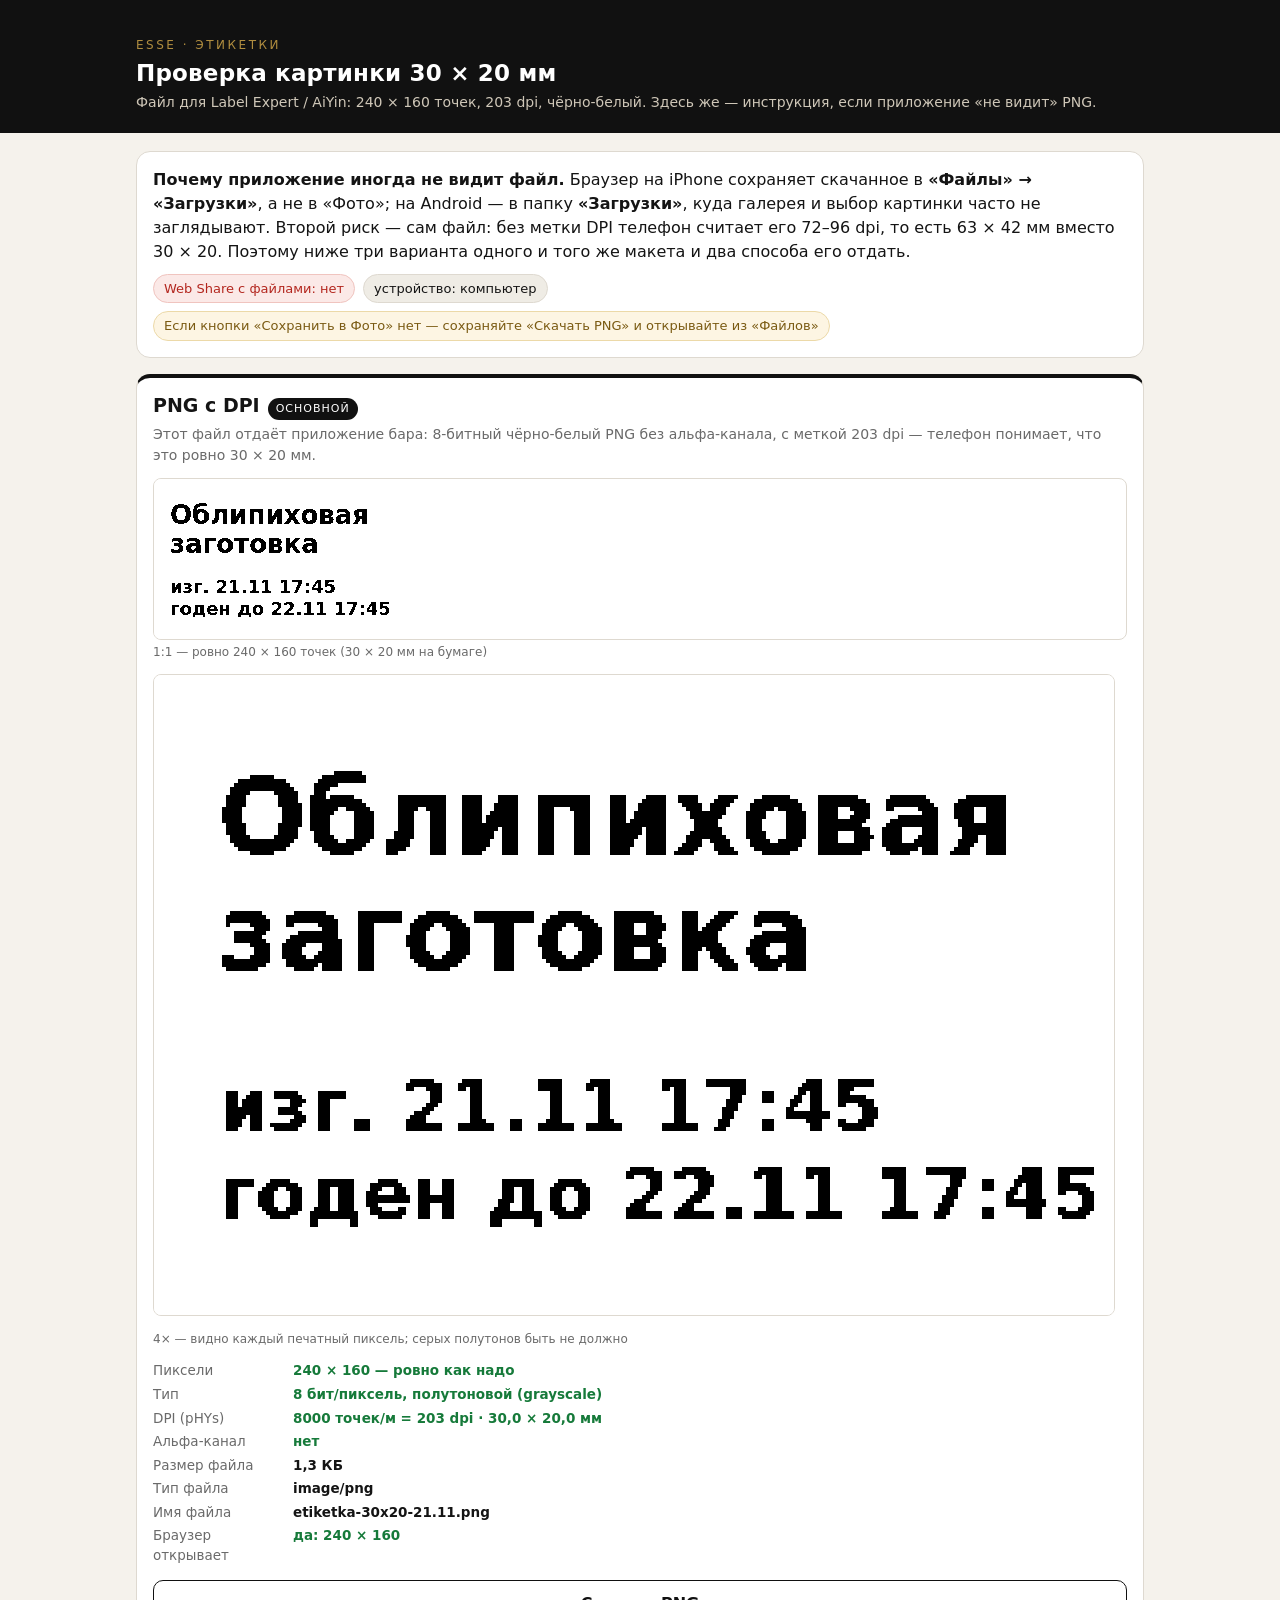
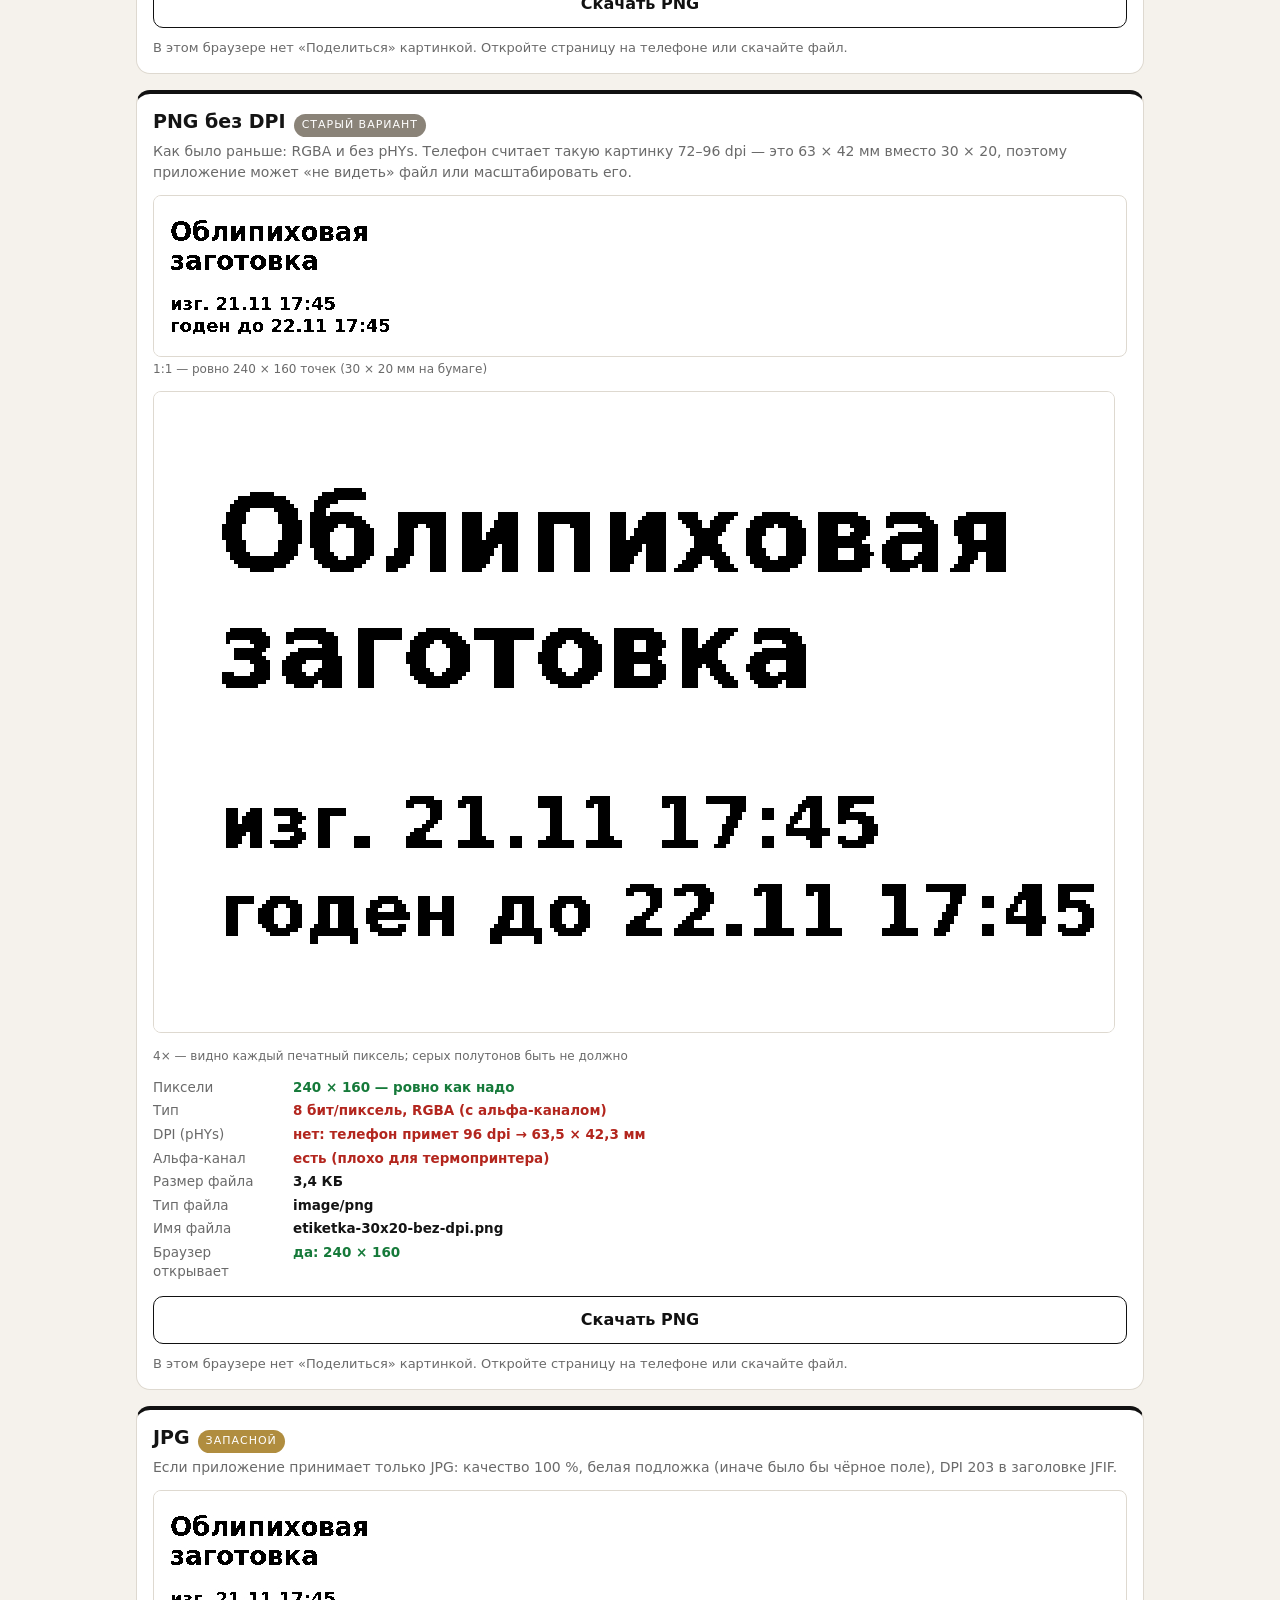
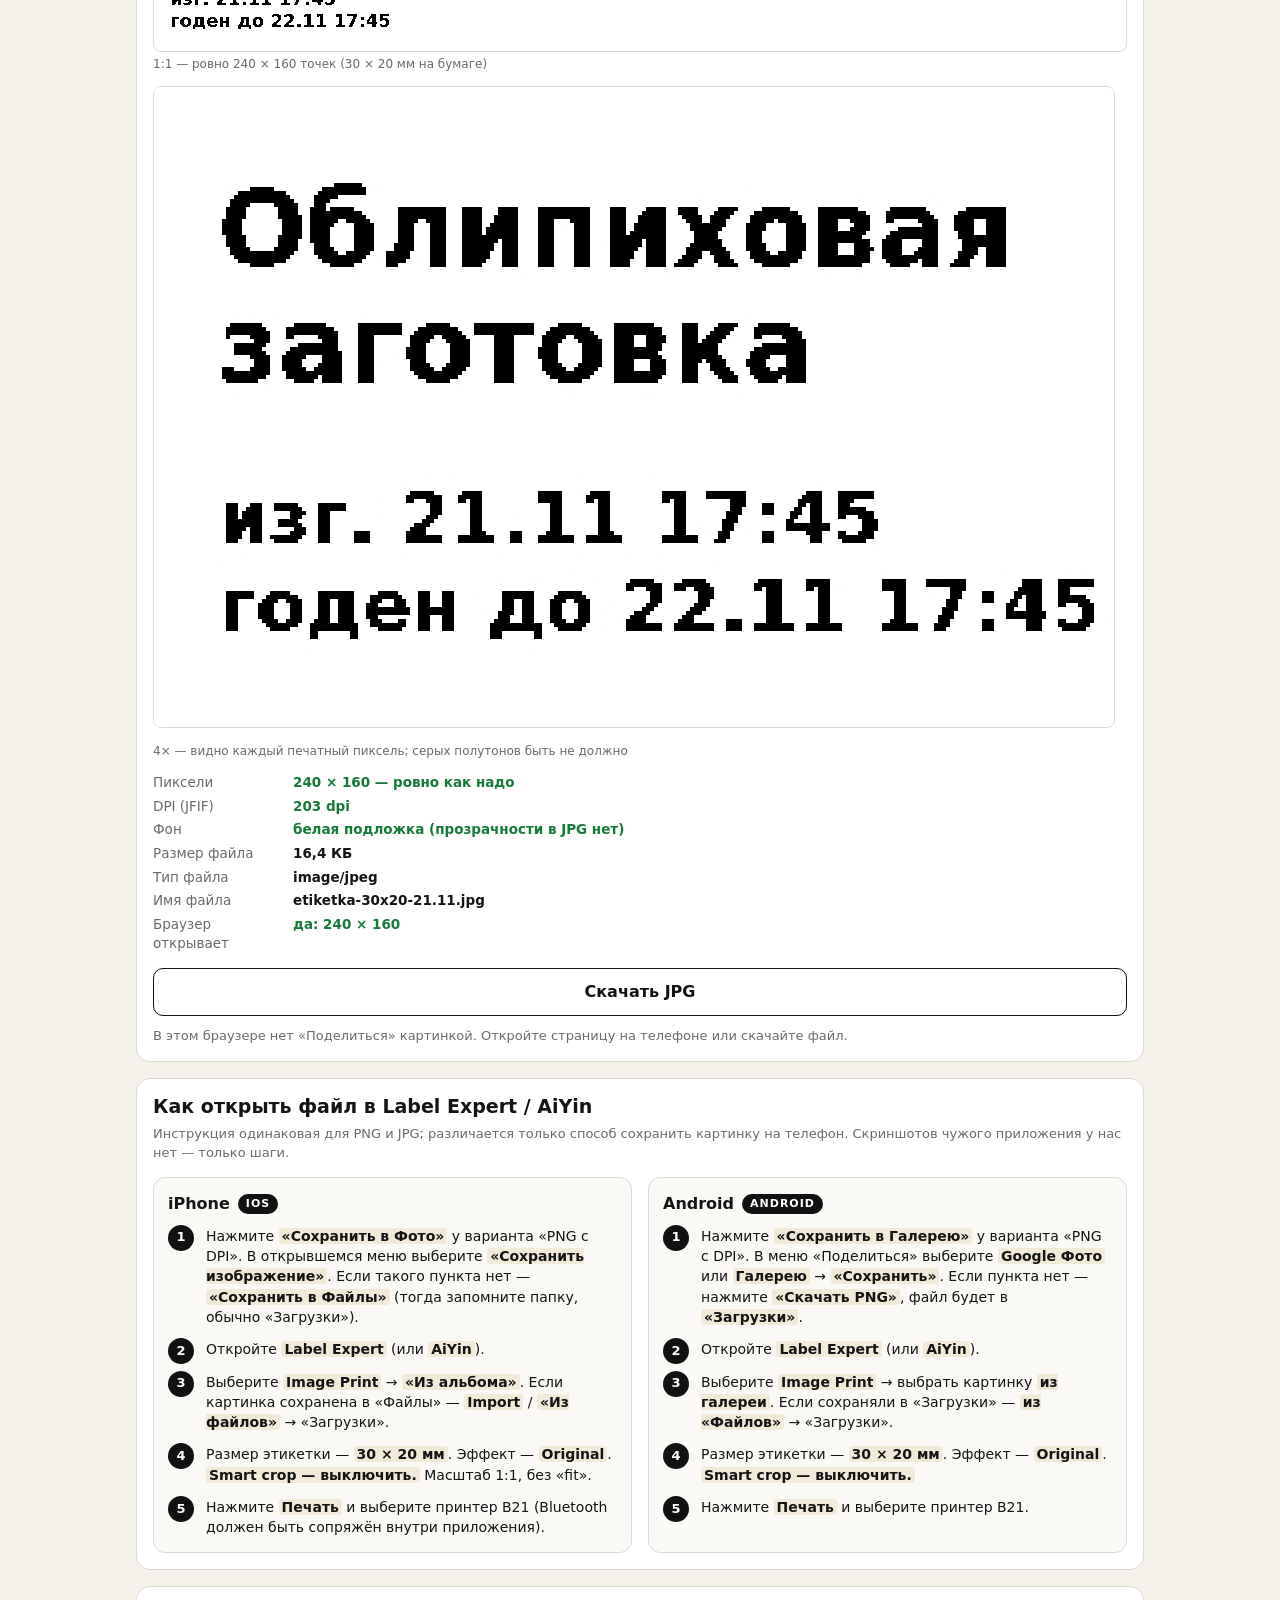
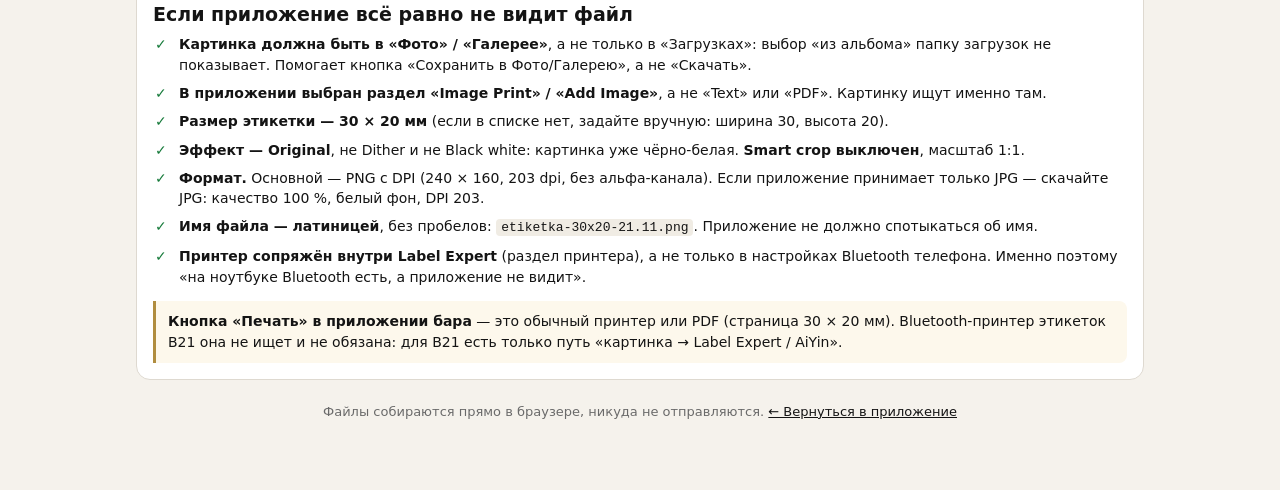
==== docs/labels/test.html @ 8bdd1adb "docs(этикетка): тестовая страница, чек-лист «если приложение не видит файл», отчёт и скриншоты" ====
<!doctype html>
<html lang="ru">
<head>
<meta charset="utf-8">
<meta name="viewport" content="width=device-width, initial-scale=1">
<title>Проверка картинки этикетки 30 × 20 — ESSE</title>
<style>
  :root {
    color-scheme: light;
    --ink: #141414;
    --muted: #6a6a6a;
    --line: #ded9d0;
    --bg: #f5f2ec;
    --card: #ffffff;
    --ok: #167a3a;
    --bad: #b3261e;
    --gold: #b08d3f;
  }
  * { box-sizing: border-box; }
  html, body { margin: 0; padding: 0; }
  body {
    background: var(--bg);
    color: var(--ink);
    font: 16px/1.5 system-ui, -apple-system, "Segoe UI", Roboto, Arial, sans-serif;
    -webkit-text-size-adjust: 100%;
  }
  .top { background: #111; color: #fff; padding: 18px 16px 20px; }
  .top .wrap { padding-bottom: 0; }
  .top h1 { margin: 6px 0 4px; font-size: 23px; line-height: 1.2; letter-spacing: .2px; }
  .top p { margin: 0; color: #cfc7b8; font-size: 14px; }
  .top .mark { font-size: 12px; letter-spacing: 2.5px; color: var(--gold); text-transform: uppercase; }
  .wrap { max-width: 1040px; margin: 0 auto; padding: 18px 16px 70px; }
  .card {
    background: var(--card); border: 1px solid var(--line); border-radius: 14px;
    padding: 16px; margin-top: 16px;
  }
  h2 { font-size: 19px; margin: 0 0 6px; line-height: 1.25; }
  h3 { font-size: 16px; margin: 0 0 8px; }
  p { margin: 0 0 10px; }
  p:last-child { margin-bottom: 0; }
  .muted { color: var(--muted); }
  .small { font-size: 13px; line-height: 1.45; }
  .intro { margin-top: 0; }
  .statusline { display: flex; flex-wrap: wrap; gap: 8px; margin-top: 10px; }
  .pill {
    display: inline-block; padding: 4px 10px; border-radius: 999px;
    background: #efece5; font-size: 13px; border: 1px solid var(--line);
  }
  .pill.ok { background: #e7f4eb; border-color: #b9dfc6; color: var(--ok); }
  .pill.bad { background: #fbe9e7; border-color: #f0c4bf; color: var(--bad); }
  .pill.warn { background: #fdf5e3; border-color: #ecd9a8; color: #7a5a12; }

  .variant { border-top: 4px solid #111; }
  .variant-head { display: flex; flex-wrap: wrap; align-items: baseline; gap: 8px; margin-bottom: 2px; }
  .variant-head h2 { margin: 0; }
  .badge { font-size: 11px; text-transform: uppercase; letter-spacing: 1px; padding: 3px 8px; border-radius: 999px; background: #111; color: #fff; }
  .badge.old { background: #8a8378; }
  .badge.alt { background: var(--gold); }
  .variant .what { font-size: 14px; color: var(--muted); margin: 4px 0 12px; }

  .previews { display: grid; grid-template-columns: 1fr; gap: 14px; align-items: start; }
  .frame { background: #fff; border: 1px solid var(--line); border-radius: 8px; line-height: 0; overflow: hidden; }
  .frame img { display: block; image-rendering: pixelated; }
  .preview-1x { width: 240px; height: 160px; max-width: 100%; }
  .zoom-scroll { overflow-x: auto; -webkit-overflow-scrolling: touch; padding-bottom: 4px; }
  .zoom-scroll .frame { display: inline-block; }
  .preview-4x { width: 960px; height: 640px; }
  .caption { font-size: 12px; color: var(--muted); margin: 4px 0 0; line-height: 1.35; }
  .preview-col { min-width: 0; }

  .meta { margin: 14px 0 0; display: grid; gap: 4px; }
  .meta-row { display: grid; grid-template-columns: 132px minmax(0, 1fr); gap: 8px; font-size: 13.5px; line-height: 1.45; }
  .meta-row dt { color: var(--muted); margin: 0; }
  .meta-row dd { margin: 0; font-weight: 600; overflow-wrap: anywhere; }
  .meta-row dd.ok { color: var(--ok); }
  .meta-row dd.bad { color: var(--bad); }

  .actions { display: grid; grid-template-columns: 1fr 1fr; gap: 10px; margin-top: 14px; }
  .actions .wide { grid-column: 1 / -1; }
  @media (max-width: 420px) { .actions { grid-template-columns: 1fr; } .actions .wide { grid-column: auto; } }
  button {
    font: inherit; font-weight: 600; min-height: 48px; padding: 10px 14px;
    border-radius: 10px; border: 1px solid #111; cursor: pointer; touch-action: manipulation;
  }
  button.primary { background: #111; color: #fff; }
  button.secondary { background: #fff; color: #111; }
  button:active { transform: translateY(1px); }
  .no-share { grid-column: 1 / -1; font-size: 13px; color: var(--muted); margin: 0; }

  .steps { display: grid; grid-template-columns: 1fr 1fr; gap: 16px; margin-top: 14px; }
  @media (max-width: 760px) { .steps { grid-template-columns: 1fr; } }
  .phone { background: #fbf9f5; border: 1px solid var(--line); border-radius: 12px; padding: 14px; }
  .phone h3 { display: flex; align-items: center; gap: 8px; margin-bottom: 10px; }
  .os { font-size: 11px; letter-spacing: 1px; text-transform: uppercase; background: #111; color: #fff; border-radius: 999px; padding: 2px 8px; }
  ol.step { list-style: none; margin: 0; padding: 0; counter-reset: step; }
  ol.step li { position: relative; padding: 0 0 12px 38px; counter-increment: step; font-size: 14px; line-height: 1.45; }
  ol.step li::before {
    content: counter(step); position: absolute; left: 0; top: -1px;
    width: 26px; height: 26px; border-radius: 50%; background: #111; color: #fff;
    font-size: 13px; font-weight: 700; display: flex; align-items: center; justify-content: center;
  }
  ol.step li:last-child { padding-bottom: 0; }
  ol.step b { background: #f1ead8; padding: 0 3px; border-radius: 3px; }

  .checklist { display: grid; gap: 8px; margin: 8px 0 0; padding: 0; list-style: none; }
  .checklist li { position: relative; padding-left: 26px; font-size: 14px; line-height: 1.45; }
  .checklist li::before { content: "✓"; position: absolute; left: 2px; top: 0; color: var(--ok); font-weight: 700; }
  .warnbox { border-left: 3px solid var(--gold); background: #fdf8ec; padding: 10px 12px; border-radius: 0 8px 8px 0; font-size: 14px; }
  .warnbox.bad { border-color: var(--bad); background: #fdf0ee; }
  .foot { text-align: center; margin-top: 22px; font-size: 13px; color: var(--muted); }
  .foot a { color: var(--ink); }
  .toast {
    position: fixed; left: 50%; bottom: 24px; transform: translate(-50%, 20px);
    background: #111; color: #fff; padding: 10px 16px; border-radius: 10px;
    font-size: 14px; max-width: calc(100% - 32px); opacity: 0; transition: .2s; z-index: 40;
  }
  .toast.show { opacity: 1; transform: translate(-50%, 0); }
  .toast.bad { background: var(--bad); }
  code { font-size: 13px; background: #f0ece4; padding: 1px 5px; border-radius: 4px; }
</style>
</head>
<body>
<header class="top">
  <div class="wrap">
    <div class="mark">ESSE · этикетки</div>
    <h1>Проверка картинки 30 × 20 мм</h1>
    <p>Файл для Label Expert / AiYin: 240 × 160 точек, 203 dpi, чёрно-белый. Здесь же — инструкция, если приложение «не видит» PNG.</p>
  </div>
</header>

<main class="wrap">
  <section class="card intro">
    <p><b>Почему приложение иногда не видит файл.</b> Браузер на iPhone сохраняет скачанное в <b>«Файлы» → «Загрузки»</b>, а не в «Фото»; на Android — в папку <b>«Загрузки»</b>, куда галерея и выбор картинки часто не заглядывают. Второй риск — сам файл: без метки DPI телефон считает его 72–96 dpi, то есть 63 × 42 мм вместо 30 × 20. Поэтому ниже три варианта одного и того же макета и два способа его отдать.</p>
    <div class="statusline" id="caps" aria-live="polite"></div>
  </section>

  <div id="variants"></div>

  <section class="card">
    <h2>Как открыть файл в Label Expert / AiYin</h2>
    <p class="small muted">Инструкция одинаковая для PNG и JPG; различается только способ сохранить картинку на телефон. Скриншотов чужого приложения у нас нет — только шаги.</p>
    <div class="steps">
      <div class="phone">
        <h3>iPhone <span class="os">iOS</span></h3>
        <ol class="step">
          <li>Нажмите <b>«Сохранить в Фото»</b> у варианта «PNG с DPI». В открывшемся меню выберите <b>«Сохранить изображение»</b>. Если такого пункта нет — <b>«Сохранить в Файлы»</b> (тогда запомните папку, обычно «Загрузки»).</li>
          <li>Откройте <b>Label Expert</b> (или <b>AiYin</b>).</li>
          <li>Выберите <b>Image Print</b> → <b>«Из альбома»</b>. Если картинка сохранена в «Файлы» — <b>Import</b> / <b>«Из файлов»</b> → «Загрузки».</li>
          <li>Размер этикетки — <b>30 × 20 мм</b>. Эффект — <b>Original</b>. <b>Smart crop — выключить.</b> Масштаб 1:1, без «fit».</li>
          <li>Нажмите <b>Печать</b> и выберите принтер B21 (Bluetooth должен быть сопряжён внутри приложения).</li>
        </ol>
      </div>
      <div class="phone">
        <h3>Android <span class="os">Android</span></h3>
        <ol class="step">
          <li>Нажмите <b>«Сохранить в Галерею»</b> у варианта «PNG с DPI». В меню «Поделиться» выберите <b>Google Фото</b> или <b>Галерею</b> → <b>«Сохранить»</b>. Если пункта нет — нажмите <b>«Скачать PNG»</b>, файл будет в <b>«Загрузки»</b>.</li>
          <li>Откройте <b>Label Expert</b> (или <b>AiYin</b>).</li>
          <li>Выберите <b>Image Print</b> → выбрать картинку <b>из галереи</b>. Если сохраняли в «Загрузки» — <b>из «Файлов»</b> → «Загрузки».</li>
          <li>Размер этикетки — <b>30 × 20 мм</b>. Эффект — <b>Original</b>. <b>Smart crop — выключить.</b></li>
          <li>Нажмите <b>Печать</b> и выберите принтер B21.</li>
        </ol>
      </div>
    </div>
  </section>

  <section class="card">
    <h2>Если приложение всё равно не видит файл</h2>
    <ul class="checklist">
      <li><b>Картинка должна быть в «Фото» / «Галерее»</b>, а не только в «Загрузках»: выбор «из альбома» папку загрузок не показывает. Помогает кнопка «Сохранить в Фото/Галерею», а не «Скачать».</li>
      <li><b>В приложении выбран раздел «Image Print» / «Add Image»</b>, а не «Text» или «PDF». Картинку ищут именно там.</li>
      <li><b>Размер этикетки — 30 × 20 мм</b> (если в списке нет, задайте вручную: ширина 30, высота 20).</li>
      <li><b>Эффект — Original</b>, не Dither и не Black white: картинка уже чёрно-белая. <b>Smart crop выключен</b>, масштаб 1:1.</li>
      <li><b>Формат.</b> Основной — PNG с DPI (240 × 160, 203 dpi, без альфа-канала). Если приложение принимает только JPG — скачайте JPG: качество 100 %, белый фон, DPI 203.</li>
      <li><b>Имя файла — латиницей</b>, без пробелов: <code>etiketka-30x20-21.11.png</code>. Приложение не должно спотыкаться об имя.</li>
      <li><b>Принтер сопряжён внутри Label Expert</b> (раздел принтера), а не только в настройках Bluetooth телефона. Именно поэтому «на ноутбуке Bluetooth есть, а приложение не видит».</li>
    </ul>
    <div class="warnbox" style="margin-top:14px">
      <b>Кнопка «Печать» в приложении бара</b> — это обычный принтер или PDF (страница 30 × 20 мм). Bluetooth-принтер этикеток B21 она не ищет и не обязана: для B21 есть только путь «картинка → Label Expert / AiYin».
    </div>
  </section>

  <p class="foot">Файлы собираются прямо в браузере, никуда не отправляются. <a href="../../">← Вернуться в приложение</a></p>
</main>

<script type="module">
import { buildLabel, labelPngBlob, labelJpegBlob } from '../../js/label.js';

const SAMPLE = {
  name: 'Облипиховая заготовка',
  madeAt: new Date(2026, 10, 21, 17, 45), // 21.11.2026 17:45 — эталон из документации
  hours: 24,
};

const info = buildLabel(SAMPLE);
const canvas = info.canvas;

const u16 = (b, o) => (b[o] << 8) | b[o + 1];
const u32 = (b, o) => ((b[o] << 24) | (b[o + 1] << 16) | (b[o + 2] << 8) | b[o + 3]) >>> 0;
const typeAt = (b, o) => String.fromCharCode(b[o], b[o + 1], b[o + 2], b[o + 3]);

/** Разбирает PNG: размеры, тип цвета, pHYs. */
function pngMeta(bytes) {
  const out = {};
  let off = 8;
  while (off + 12 <= bytes.length) {
    const len = u32(bytes, off);
    const type = typeAt(bytes, off + 4);
    if (type === 'IHDR') {
      out.width = u32(bytes, off + 8);
      out.height = u32(bytes, off + 12);
      out.depth = bytes[off + 16];
      out.colorType = bytes[off + 17];
    }
    if (type === 'pHYs') {
      const ppm = u32(bytes, off + 8);
      out.ppm = ppm;
      out.dpi = Math.round(ppm * 0.0254);
      if (out.width) {
        out.mmW = out.width / ppm * 1000;
        out.mmH = out.height / ppm * 1000;
      }
    }
    if (type === 'IDAT') break;
    off += 12 + len;
  }
  return out;
}

/** Разбирает JPG: размеры из SOF и плотность из JFIF. */
function jpegMeta(bytes) {
  const out = {};
  let off = 2;
  while (off + 4 < bytes.length) {
    if (bytes[off] !== 0xFF) { off++; continue; }
    const marker = bytes[off + 1];
    off += 2;
    if (marker === 0xD8 || marker === 0xD9 || (marker >= 0xD0 && marker <= 0xD7)) continue;
    if (marker === 0xDA) break;
    const len = u16(bytes, off);
    if (len < 2) break;
    const p = off + 2;
    if (marker === 0xE0 && bytes[p] === 0x4A && bytes[p + 1] === 0x46 && bytes[p + 2] === 0x49 && bytes[p + 3] === 0x46) {
      const units = bytes[p + 7];
      const xd = u16(bytes, p + 8);
      out.dpi = units === 1 ? xd : units === 2 ? Math.round(xd * 2.54) : null;
    }
    if (marker >= 0xC0 && marker <= 0xCF && marker !== 0xC4 && marker !== 0xC8 && marker !== 0xCC) {
      out.height = u16(bytes, p + 1);
      out.width = u16(bytes, p + 3);
    }
    off += len;
  }
  return out;
}

const COLOR_NAMES = { 0: 'полутоновой (grayscale)', 2: 'RGB', 3: 'палитра', 4: 'полутоновой + альфа', 6: 'RGBA (с альфа-каналом)' };
const fmtBytes = n => n >= 1024 ? (n / 1024).toFixed(1).replace('.', ',') + ' КБ' : n + ' Б';

async function decodeCheck(blob) {
  if (typeof createImageBitmap !== 'function') return null;
  try {
    const bmp = await createImageBitmap(blob);
    const res = { width: bmp.width, height: bmp.height };
    if (bmp.close) bmp.close();
    return res;
  } catch (e) {
    return { error: (e && e.message) || 'не открывается' };
  }
}

const VARIANTS = [
  {
    tag: 'основной', badge: '',
    title: 'PNG с DPI',
    file: 'etiketka-30x20-21.11.png',
    what: 'Этот файл отдаёт приложение бара: 8-битный чёрно-белый PNG без альфа-канала, с меткой 203 dpi — телефон понимает, что это ровно 30 × 20 мм.',
    make: () => labelPngBlob(canvas),
    kind: 'png',
  },
  {
    tag: 'старый вариант', badge: 'old',
    title: 'PNG без DPI',
    file: 'etiketka-30x20-bez-dpi.png',
    what: 'Как было раньше: RGBA и без pHYs. Телефон считает такую картинку 72–96 dpi — это 63 × 42 мм вместо 30 × 20, поэтому приложение может «не видеть» файл или масштабировать его.',
    make: () => new Promise((resolve, reject) => {
      canvas.toBlob(b => (b ? resolve(b) : reject(new Error('Нет PNG'))), 'image/png');
    }),
    kind: 'png',
  },
  {
    tag: 'запасной', badge: 'alt',
    title: 'JPG',
    file: 'etiketka-30x20-21.11.jpg',
    what: 'Если приложение принимает только JPG: качество 100 %, белая подложка (иначе было бы чёрное поле), DPI 203 в заголовке JFIF.',
    make: () => labelJpegBlob(canvas),
    kind: 'jpeg',
  },
];

const canShareApi = typeof navigator.share === 'function' && typeof navigator.canShare === 'function';
const canShareFilesProbe = (() => {
  if (!canShareApi) return false;
  try {
    const probe = new File([new Uint8Array([137, 80, 78, 71])], 'probe.png', { type: 'image/png' });
    return !!navigator.canShare({ files: [probe] });
  } catch (e) {
    return false;
  }
})();
const ua = navigator.userAgent || '';
const iOS = /iPhone|iPod/i.test(ua) || (/Macintosh/i.test(ua) && (navigator.maxTouchPoints || 0) > 1);
const android = /Android/i.test(ua);
const phone = iOS || android;
const shareText = iOS ? 'Сохранить в Фото' : android ? 'Сохранить в Галерею' : 'Поделиться картинкой';

function el(tag, attrs = {}, ...kids) {
  const node = document.createElement(tag);
  for (const [k, v] of Object.entries(attrs)) {
    if (v === undefined || v === null || v === false) continue;
    if (k.startsWith('on')) node.addEventListener(k.slice(2), v);
    else if (k === 'class') node.className = v;
    else node.setAttribute(k, v === true ? '' : v);
  }
  for (const kid of kids.flat()) {
    if (kid === null || kid === undefined || kid === false) continue;
    node.append(kid instanceof Node ? kid : document.createTextNode(String(kid)));
  }
  return node;
}

function toast(text, kind) {
  const old = document.querySelector('.toast');
  if (old) old.remove();
  const t = el('div', { class: 'toast' + (kind ? ' ' + kind : '') }, text);
  document.body.append(t);
  requestAnimationFrame(() => t.classList.add('show'));
  setTimeout(() => { t.classList.remove('show'); setTimeout(() => t.remove(), 300); }, 3200);
}

function download(blob, name) {
  const url = URL.createObjectURL(blob);
  const a = el('a', { href: url, download: name, rel: 'noopener' });
  document.body.append(a);
  a.click();
  a.remove();
  setTimeout(() => URL.revokeObjectURL(url), 30000);
}

async function share(blob, name) {
  try {
    const file = new File([blob], name, { type: blob.type });
    await navigator.share({ files: [file], title: 'Этикетка 30 × 20' });
  } catch (e) {
    if (e && e.name === 'AbortError') return;
    toast('Не удалось открыть меню «Поделиться»: ' + ((e && e.message) || e), 'bad');
  }
}

function metaRow(label, value, cls) {
  return el('div', { class: 'meta-row' },
    el('dt', {}, label),
    el('dd', { class: cls || null }, value));
}

async function renderVariant(v) {
  const blob = await v.make();
  const bytes = new Uint8Array(await blob.arrayBuffer());
  const meta = v.kind === 'png' ? pngMeta(bytes) : jpegMeta(bytes);
  const decoded = await decodeCheck(blob);
  const url = URL.createObjectURL(blob);

  const metaRows = [];
  const sizeOk = meta.width === 240 && meta.height === 160;
  metaRows.push(metaRow('Пиксели', meta.width + ' × ' + meta.height + (sizeOk ? ' — ровно как надо' : ' — НЕ 240 × 160'), sizeOk ? 'ok' : 'bad'));
  if (v.kind === 'png') {
    metaRows.push(metaRow('Тип', meta.depth + ' бит/пиксель, ' + (COLOR_NAMES[meta.colorType] || ('color type ' + meta.colorType)), meta.colorType === 0 ? 'ok' : 'bad'));
    if (meta.ppm) {
      metaRows.push(metaRow('DPI (pHYs)', meta.ppm + ' точек/м = ' + meta.dpi + ' dpi · ' + meta.mmW.toFixed(1).replace('.', ',') + ' × ' + meta.mmH.toFixed(1).replace('.', ',') + ' мм', 'ok'));
    } else {
      metaRows.push(metaRow('DPI (pHYs)', 'нет: телефон примет 96 dpi → 63,5 × 42,3 мм', 'bad'));
    }
    metaRows.push(metaRow('Альфа-канал', meta.colorType === 6 || meta.colorType === 4 ? 'есть (плохо для термопринтера)' : 'нет', meta.colorType === 6 || meta.colorType === 4 ? 'bad' : 'ok'));
  } else {
    metaRows.push(metaRow('DPI (JFIF)', meta.dpi ? meta.dpi + ' dpi' : 'нет метки', meta.dpi ? 'ok' : 'bad'));
    metaRows.push(metaRow('Фон', 'белая подложка (прозрачности в JPG нет)', 'ok'));
  }
  metaRows.push(metaRow('Размер файла', fmtBytes(blob.size)));
  metaRows.push(metaRow('Тип файла', blob.type));
  metaRows.push(metaRow('Имя файла', v.file));
  metaRows.push(metaRow('Браузер открывает', decoded && !decoded.error ? 'да: ' + decoded.width + ' × ' + decoded.height : 'нет: ' + ((decoded && decoded.error) || 'нет createImageBitmap'), decoded && !decoded.error ? 'ok' : 'bad'));

  let shareSupported = false;
  if (canShareApi) {
    try { shareSupported = !!navigator.canShare({ files: [new File([blob], v.file, { type: blob.type })] }); }
    catch (e) { shareSupported = false; }
  }

  const actions = el('div', { class: 'actions' },
    shareSupported
      ? el('button', { class: 'primary wide', type: 'button', onclick: () => share(blob, v.file) }, shareText)
      : null,
    el('button', { class: 'secondary wide', type: 'button', onclick: () => download(blob, v.file) }, 'Скачать ' + (v.kind === 'jpeg' ? 'JPG' : 'PNG')),
    shareSupported ? null : el('p', { class: 'no-share' }, canShareApi ? 'Меню «Поделиться» этот файл не принимает — пользуйтесь «Скачать».' : 'В этом браузере нет «Поделиться» картинкой. Откройте страницу на телефоне или скачайте файл.'),
  );

  const card = el('section', { class: 'card variant' },
    el('div', { class: 'variant-head' },
      el('h2', {}, v.title),
      el('span', { class: 'badge ' + (v.badge || '') }, v.tag)),
    el('p', { class: 'what' }, v.what),
    el('div', { class: 'previews' },
      el('div', { class: 'preview-col' },
        el('div', { class: 'frame' }, el('img', { class: 'preview-1x', src: url, width: '240', height: '160', alt: 'Этикетка 1:1, 240 × 160' })),
        el('p', { class: 'caption' }, '1:1 — ровно 240 × 160 точек (30 × 20 мм на бумаге)')),
      el('div', { class: 'preview-col' },
        el('div', { class: 'zoom-scroll' },
          el('div', { class: 'frame' }, el('img', { class: 'preview-4x', src: url, width: '960', height: '640', alt: 'Та же этикетка в увеличении 4×' }))),
        el('p', { class: 'caption' }, '4× — видно каждый печатный пиксель; серых полутонов быть не должно'))),
    el('dl', { class: 'meta' }, ...metaRows),
    actions,
  );
  return card;
}

async function boot() {
  const caps = document.getElementById('caps');
  caps.append(
    el('span', { class: 'pill ' + (canShareApi ? 'ok' : 'bad') }, 'Web Share с файлами: ' + (canShareFilesProbe ? 'есть' : 'нет')),
    el('span', { class: 'pill' }, phone ? (iOS ? 'телефон: iPhone' : 'телефон: Android') : 'устройство: компьютер'),
    el('span', { class: 'pill warn' }, 'Если кнопки «Сохранить в Фото» нет — сохраняйте «Скачать PNG» и открывайте из «Файлов»'),
  );

  const host = document.getElementById('variants');
  for (const v of VARIANTS) {
    try {
      host.append(await renderVariant(v));
    } catch (e) {
      host.append(el('section', { class: 'card' },
        el('h2', {}, v.title + ' — не собрался'),
        el('p', { class: 'small' }, 'Ошибка: ' + ((e && e.message) || e) + '. Проверьте, что страница открыта по https (GitHub Pages) или на localhost.'),
      ));
    }
  }
}

boot();
</script>
</body>
</html>
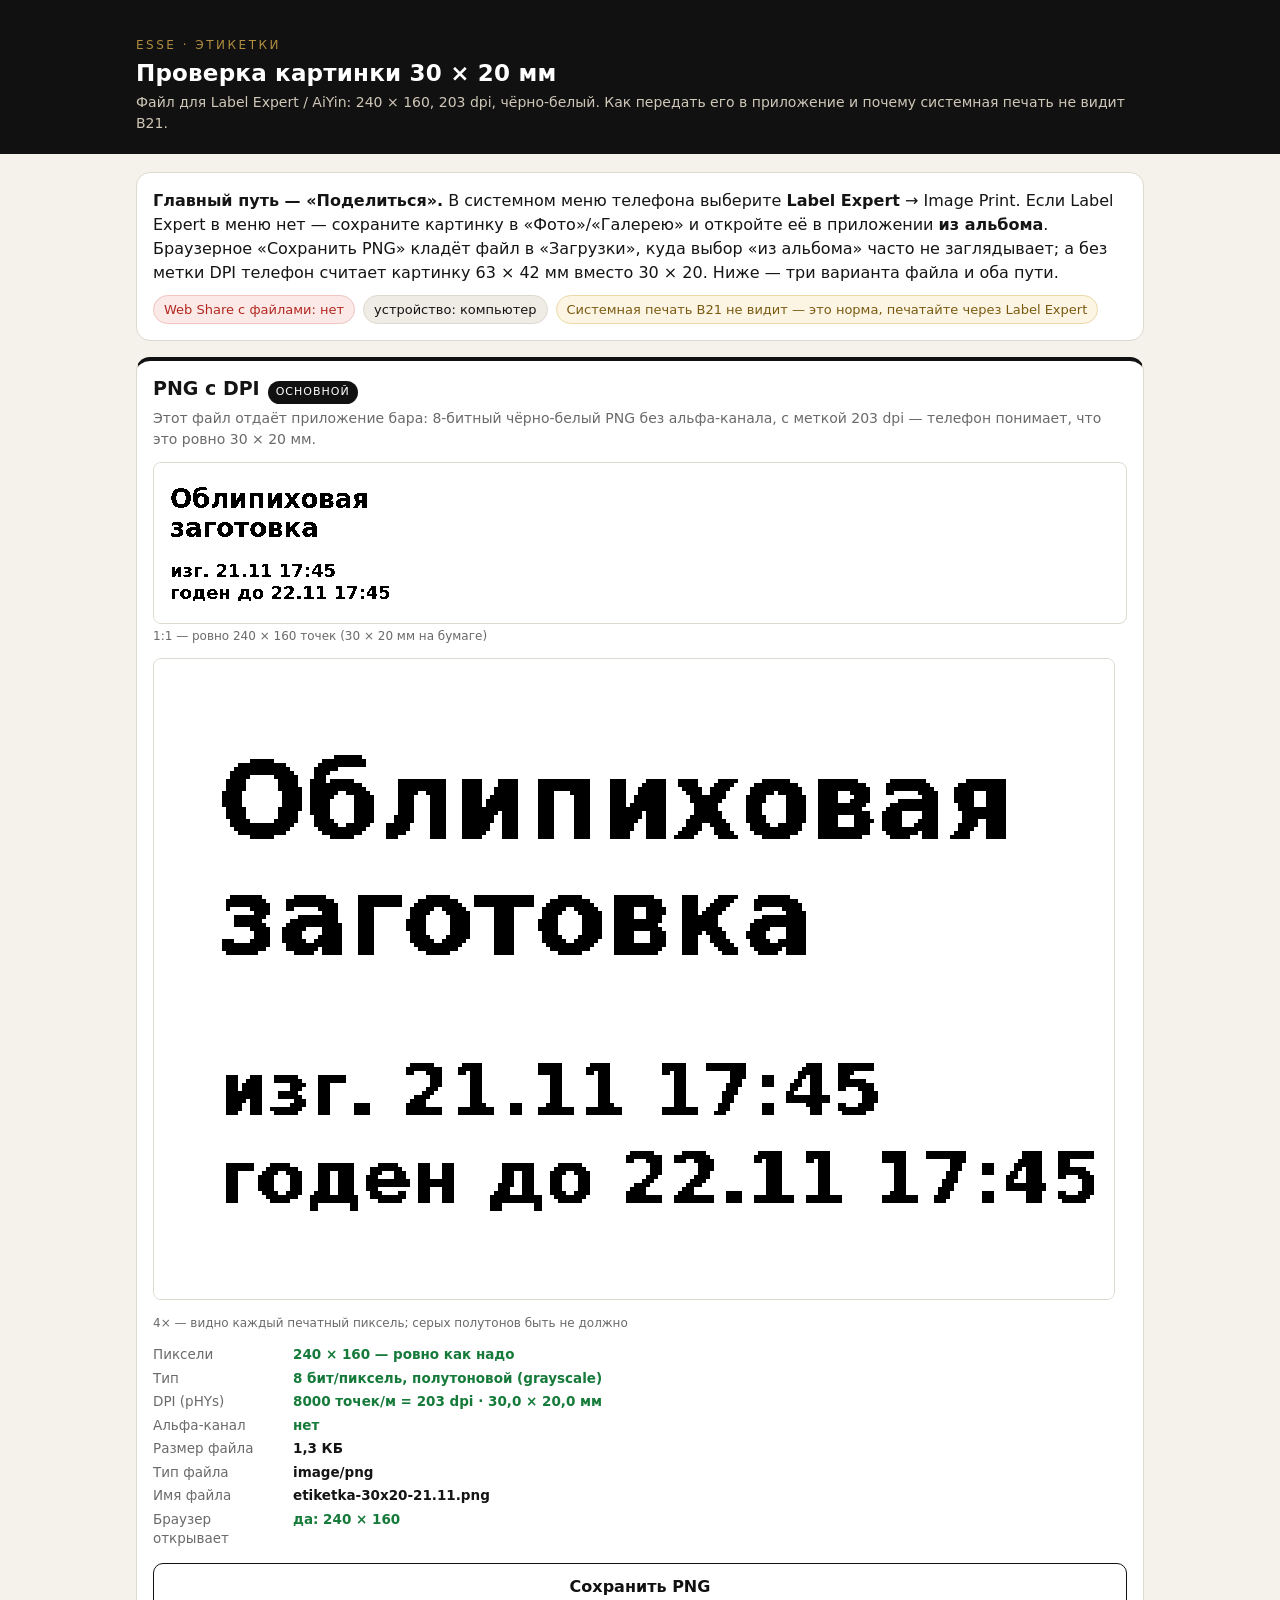
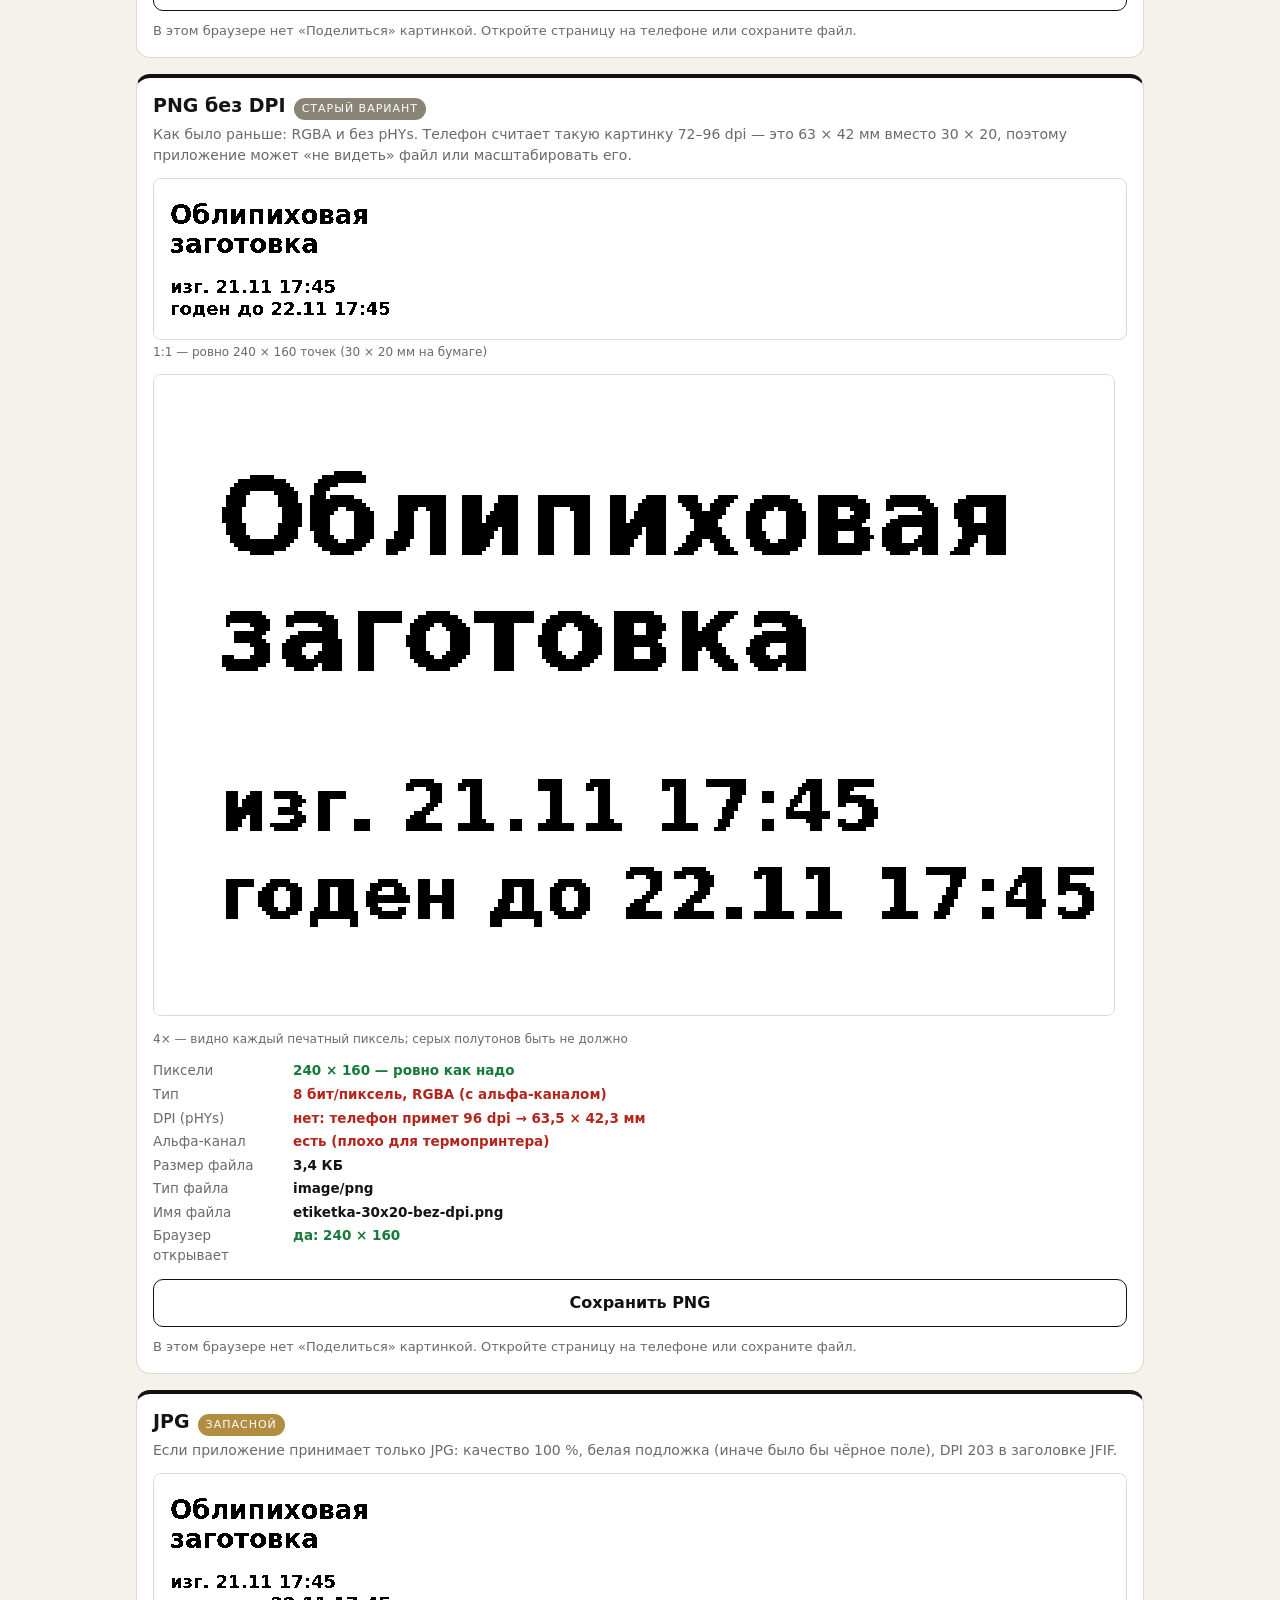
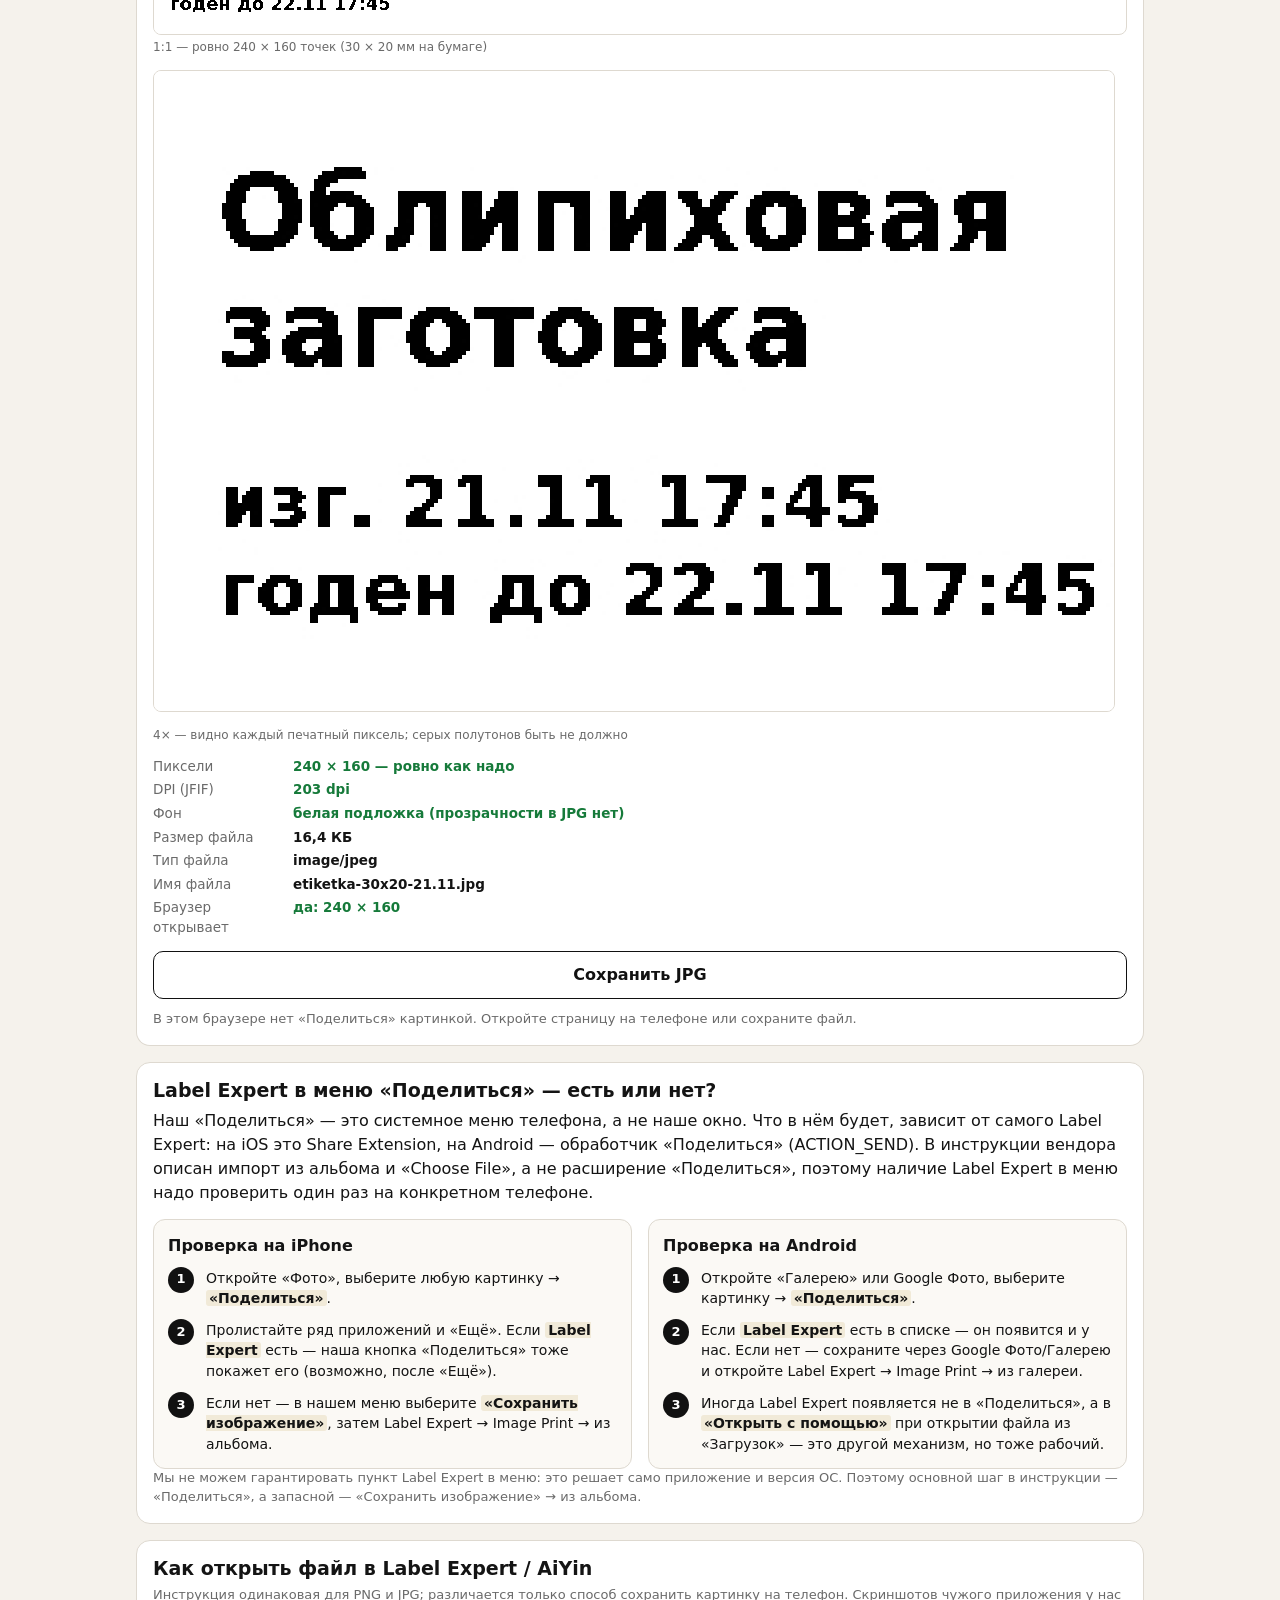
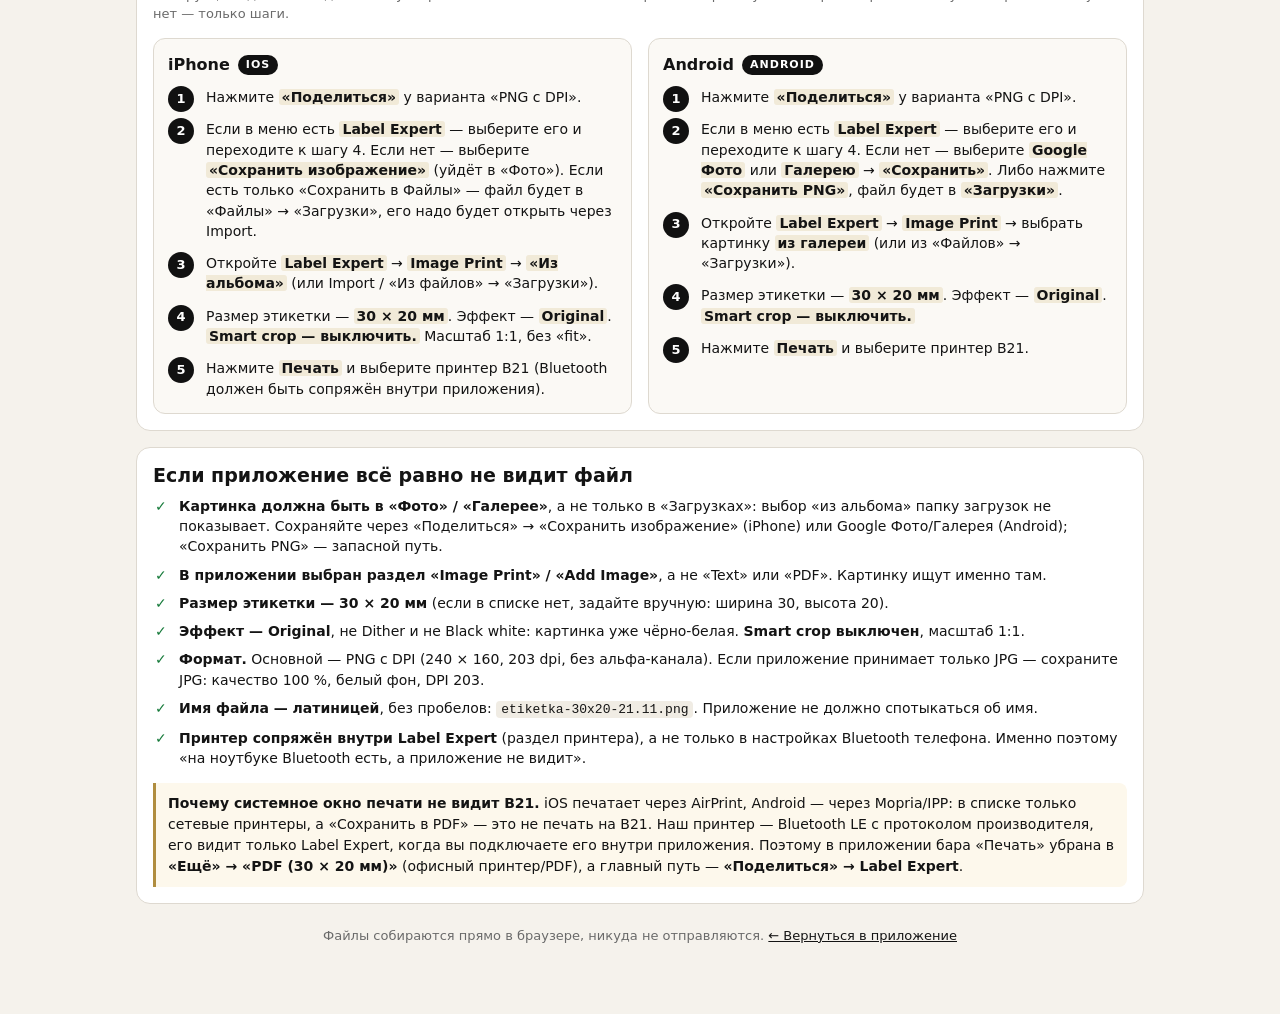
==== commit d22cfad5: "docs(этикетка): «Поделиться» вместо системной печати, проверка Label Expert в меню, новые скриншоты" ====
--- a/docs/labels/test.html
+++ b/docs/labels/test.html
@@ -124,17 +124,41 @@
   <div class="wrap">
     <div class="mark">ESSE · этикетки</div>
     <h1>Проверка картинки 30 × 20 мм</h1>
-    <p>Файл для Label Expert / AiYin: 240 × 160 точек, 203 dpi, чёрно-белый. Здесь же — инструкция, если приложение «не видит» PNG.</p>
+    <p>Файл для Label Expert / AiYin: 240 × 160, 203 dpi, чёрно-белый. Как передать его в приложение и почему системная печать не видит B21.</p>
   </div>
 </header>
 
 <main class="wrap">
   <section class="card intro">
-    <p><b>Почему приложение иногда не видит файл.</b> Браузер на iPhone сохраняет скачанное в <b>«Файлы» → «Загрузки»</b>, а не в «Фото»; на Android — в папку <b>«Загрузки»</b>, куда галерея и выбор картинки часто не заглядывают. Второй риск — сам файл: без метки DPI телефон считает его 72–96 dpi, то есть 63 × 42 мм вместо 30 × 20. Поэтому ниже три варианта одного и того же макета и два способа его отдать.</p>
+    <p><b>Главный путь — «Поделиться».</b> В системном меню телефона выберите <b>Label Expert</b> → Image Print. Если Label Expert в меню нет — сохраните картинку в «Фото»/«Галерею» и откройте её в приложении <b>из альбома</b>. Браузерное «Сохранить PNG» кладёт файл в «Загрузки», куда выбор «из альбома» часто не заглядывает; а без метки DPI телефон считает картинку 63 × 42 мм вместо 30 × 20. Ниже — три варианта файла и оба пути.</p>
     <div class="statusline" id="caps" aria-live="polite"></div>
   </section>
 
   <div id="variants"></div>
+
+  <section class="card">
+    <h2>Label Expert в меню «Поделиться» — есть или нет?</h2>
+    <p>Наш «Поделиться» — это системное меню телефона, а не наше окно. Что в нём будет, зависит от самого Label Expert: на iOS это Share Extension, на Android — обработчик «Поделиться» (ACTION_SEND). В инструкции вендора описан импорт из альбома и «Choose File», а не расширение «Поделиться», поэтому наличие Label Expert в меню надо проверить один раз на конкретном телефоне.</p>
+    <div class="steps">
+      <div class="phone">
+        <h3>Проверка на iPhone</h3>
+        <ol class="step">
+          <li>Откройте «Фото», выберите любую картинку → <b>«Поделиться»</b>.</li>
+          <li>Пролистайте ряд приложений и «Ещё». Если <b>Label Expert</b> есть — наша кнопка «Поделиться» тоже покажет его (возможно, после «Ещё»).</li>
+          <li>Если нет — в нашем меню выберите <b>«Сохранить изображение»</b>, затем Label Expert → Image Print → из альбома.</li>
+        </ol>
+      </div>
+      <div class="phone">
+        <h3>Проверка на Android</h3>
+        <ol class="step">
+          <li>Откройте «Галерею» или Google Фото, выберите картинку → <b>«Поделиться»</b>.</li>
+          <li>Если <b>Label Expert</b> есть в списке — он появится и у нас. Если нет — сохраните через Google Фото/Галерею и откройте Label Expert → Image Print → из галереи.</li>
+          <li>Иногда Label Expert появляется не в «Поделиться», а в <b>«Открыть с помощью»</b> при открытии файла из «Загрузок» — это другой механизм, но тоже рабочий.</li>
+        </ol>
+      </div>
+    </div>
+    <p class="small muted">Мы не можем гарантировать пункт Label Expert в меню: это решает само приложение и версия ОС. Поэтому основной шаг в инструкции — «Поделиться», а запасной — «Сохранить изображение» → из альбома.</p>
+  </section>
 
   <section class="card">
     <h2>Как открыть файл в Label Expert / AiYin</h2>
@@ -143,9 +167,9 @@
       <div class="phone">
         <h3>iPhone <span class="os">iOS</span></h3>
         <ol class="step">
-          <li>Нажмите <b>«Сохранить в Фото»</b> у варианта «PNG с DPI». В открывшемся меню выберите <b>«Сохранить изображение»</b>. Если такого пункта нет — <b>«Сохранить в Файлы»</b> (тогда запомните папку, обычно «Загрузки»).</li>
-          <li>Откройте <b>Label Expert</b> (или <b>AiYin</b>).</li>
-          <li>Выберите <b>Image Print</b> → <b>«Из альбома»</b>. Если картинка сохранена в «Файлы» — <b>Import</b> / <b>«Из файлов»</b> → «Загрузки».</li>
+          <li>Нажмите <b>«Поделиться»</b> у варианта «PNG с DPI».</li>
+          <li>Если в меню есть <b>Label Expert</b> — выберите его и переходите к шагу 4. Если нет — выберите <b>«Сохранить изображение»</b> (уйдёт в «Фото»). Если есть только «Сохранить в Файлы» — файл будет в «Файлы» → «Загрузки», его надо будет открыть через Import.</li>
+          <li>Откройте <b>Label Expert</b> → <b>Image Print</b> → <b>«Из альбома»</b> (или Import / «Из файлов» → «Загрузки»).</li>
           <li>Размер этикетки — <b>30 × 20 мм</b>. Эффект — <b>Original</b>. <b>Smart crop — выключить.</b> Масштаб 1:1, без «fit».</li>
           <li>Нажмите <b>Печать</b> и выберите принтер B21 (Bluetooth должен быть сопряжён внутри приложения).</li>
         </ol>
@@ -153,9 +177,9 @@
       <div class="phone">
         <h3>Android <span class="os">Android</span></h3>
         <ol class="step">
-          <li>Нажмите <b>«Сохранить в Галерею»</b> у варианта «PNG с DPI». В меню «Поделиться» выберите <b>Google Фото</b> или <b>Галерею</b> → <b>«Сохранить»</b>. Если пункта нет — нажмите <b>«Скачать PNG»</b>, файл будет в <b>«Загрузки»</b>.</li>
-          <li>Откройте <b>Label Expert</b> (или <b>AiYin</b>).</li>
-          <li>Выберите <b>Image Print</b> → выбрать картинку <b>из галереи</b>. Если сохраняли в «Загрузки» — <b>из «Файлов»</b> → «Загрузки».</li>
+          <li>Нажмите <b>«Поделиться»</b> у варианта «PNG с DPI».</li>
+          <li>Если в меню есть <b>Label Expert</b> — выберите его и переходите к шагу 4. Если нет — выберите <b>Google Фото</b> или <b>Галерею</b> → <b>«Сохранить»</b>. Либо нажмите <b>«Сохранить PNG»</b>, файл будет в <b>«Загрузки»</b>.</li>
+          <li>Откройте <b>Label Expert</b> → <b>Image Print</b> → выбрать картинку <b>из галереи</b> (или из «Файлов» → «Загрузки»).</li>
           <li>Размер этикетки — <b>30 × 20 мм</b>. Эффект — <b>Original</b>. <b>Smart crop — выключить.</b></li>
           <li>Нажмите <b>Печать</b> и выберите принтер B21.</li>
         </ol>
@@ -166,16 +190,16 @@
   <section class="card">
     <h2>Если приложение всё равно не видит файл</h2>
     <ul class="checklist">
-      <li><b>Картинка должна быть в «Фото» / «Галерее»</b>, а не только в «Загрузках»: выбор «из альбома» папку загрузок не показывает. Помогает кнопка «Сохранить в Фото/Галерею», а не «Скачать».</li>
+      <li><b>Картинка должна быть в «Фото» / «Галерее»</b>, а не только в «Загрузках»: выбор «из альбома» папку загрузок не показывает. Сохраняйте через «Поделиться» → «Сохранить изображение» (iPhone) или Google Фото/Галерея (Android); «Сохранить PNG» — запасной путь.</li>
       <li><b>В приложении выбран раздел «Image Print» / «Add Image»</b>, а не «Text» или «PDF». Картинку ищут именно там.</li>
       <li><b>Размер этикетки — 30 × 20 мм</b> (если в списке нет, задайте вручную: ширина 30, высота 20).</li>
       <li><b>Эффект — Original</b>, не Dither и не Black white: картинка уже чёрно-белая. <b>Smart crop выключен</b>, масштаб 1:1.</li>
-      <li><b>Формат.</b> Основной — PNG с DPI (240 × 160, 203 dpi, без альфа-канала). Если приложение принимает только JPG — скачайте JPG: качество 100 %, белый фон, DPI 203.</li>
+      <li><b>Формат.</b> Основной — PNG с DPI (240 × 160, 203 dpi, без альфа-канала). Если приложение принимает только JPG — сохраните JPG: качество 100 %, белый фон, DPI 203.</li>
       <li><b>Имя файла — латиницей</b>, без пробелов: <code>etiketka-30x20-21.11.png</code>. Приложение не должно спотыкаться об имя.</li>
       <li><b>Принтер сопряжён внутри Label Expert</b> (раздел принтера), а не только в настройках Bluetooth телефона. Именно поэтому «на ноутбуке Bluetooth есть, а приложение не видит».</li>
     </ul>
     <div class="warnbox" style="margin-top:14px">
-      <b>Кнопка «Печать» в приложении бара</b> — это обычный принтер или PDF (страница 30 × 20 мм). Bluetooth-принтер этикеток B21 она не ищет и не обязана: для B21 есть только путь «картинка → Label Expert / AiYin».
+      <b>Почему системное окно печати не видит B21.</b> iOS печатает через AirPrint, Android — через Mopria/IPP: в списке только сетевые принтеры, а «Сохранить в PDF» — это не печать на B21. Наш принтер — Bluetooth LE с протоколом производителя, его видит только Label Expert, когда вы подключаете его внутри приложения. Поэтому в приложении бара «Печать» убрана в <b>«Ещё» → «PDF (30 × 20 мм)»</b> (офисный принтер/PDF), а главный путь — <b>«Поделиться» → Label Expert</b>.
     </div>
   </section>
 
@@ -257,15 +281,30 @@
 const fmtBytes = n => n >= 1024 ? (n / 1024).toFixed(1).replace('.', ',') + ' КБ' : n + ' Б';
 
 async function decodeCheck(blob) {
-  if (typeof createImageBitmap !== 'function') return null;
-  try {
-    const bmp = await createImageBitmap(blob);
-    const res = { width: bmp.width, height: bmp.height };
-    if (bmp.close) bmp.close();
-    return res;
-  } catch (e) {
-    return { error: (e && e.message) || 'не открывается' };
-  }
+  // createImageBitmap есть не во всех Safari — тогда проверяем обычным <img>.
+  if (typeof createImageBitmap === 'function') {
+    try {
+      const bmp = await createImageBitmap(blob);
+      const res = { width: bmp.width, height: bmp.height };
+      if (bmp.close) bmp.close();
+      return res;
+    } catch (e) {
+      /* падаем в проверку через <img> */
+    }
+  }
+  return new Promise(resolve => {
+    const url = URL.createObjectURL(blob);
+    const img = new Image();
+    img.onload = () => {
+      URL.revokeObjectURL(url);
+      resolve({ width: img.naturalWidth, height: img.naturalHeight });
+    };
+    img.onerror = () => {
+      URL.revokeObjectURL(url);
+      resolve({ error: 'не открывается' });
+    };
+    img.src = url;
+  });
 }
 
 const VARIANTS = [
@@ -311,7 +350,6 @@
 const iOS = /iPhone|iPod/i.test(ua) || (/Macintosh/i.test(ua) && (navigator.maxTouchPoints || 0) > 1);
 const android = /Android/i.test(ua);
 const phone = iOS || android;
-const shareText = iOS ? 'Сохранить в Фото' : android ? 'Сохранить в Галерею' : 'Поделиться картинкой';
 
 function el(tag, attrs = {}, ...kids) {
   const node = document.createElement(tag);
@@ -397,10 +435,10 @@
 
   const actions = el('div', { class: 'actions' },
     shareSupported
-      ? el('button', { class: 'primary wide', type: 'button', onclick: () => share(blob, v.file) }, shareText)
+      ? el('button', { class: 'primary wide', type: 'button', onclick: () => share(blob, v.file) }, 'Поделиться')
       : null,
-    el('button', { class: 'secondary wide', type: 'button', onclick: () => download(blob, v.file) }, 'Скачать ' + (v.kind === 'jpeg' ? 'JPG' : 'PNG')),
-    shareSupported ? null : el('p', { class: 'no-share' }, canShareApi ? 'Меню «Поделиться» этот файл не принимает — пользуйтесь «Скачать».' : 'В этом браузере нет «Поделиться» картинкой. Откройте страницу на телефоне или скачайте файл.'),
+    el('button', { class: 'secondary wide', type: 'button', onclick: () => download(blob, v.file) }, 'Сохранить ' + (v.kind === 'jpeg' ? 'JPG' : 'PNG')),
+    shareSupported ? null : el('p', { class: 'no-share' }, canShareApi ? 'Меню «Поделиться» этот файл не принимает — пользуйтесь «Сохранить».' : 'В этом браузере нет «Поделиться» картинкой. Откройте страницу на телефоне или сохраните файл.'),
   );
 
   const card = el('section', { class: 'card variant' },
@@ -427,7 +465,7 @@
   caps.append(
     el('span', { class: 'pill ' + (canShareApi ? 'ok' : 'bad') }, 'Web Share с файлами: ' + (canShareFilesProbe ? 'есть' : 'нет')),
     el('span', { class: 'pill' }, phone ? (iOS ? 'телефон: iPhone' : 'телефон: Android') : 'устройство: компьютер'),
-    el('span', { class: 'pill warn' }, 'Если кнопки «Сохранить в Фото» нет — сохраняйте «Скачать PNG» и открывайте из «Файлов»'),
+    el('span', { class: 'pill warn' }, 'Системная печать B21 не видит — это норма, печатайте через Label Expert'),
   );
 
   const host = document.getElementById('variants');
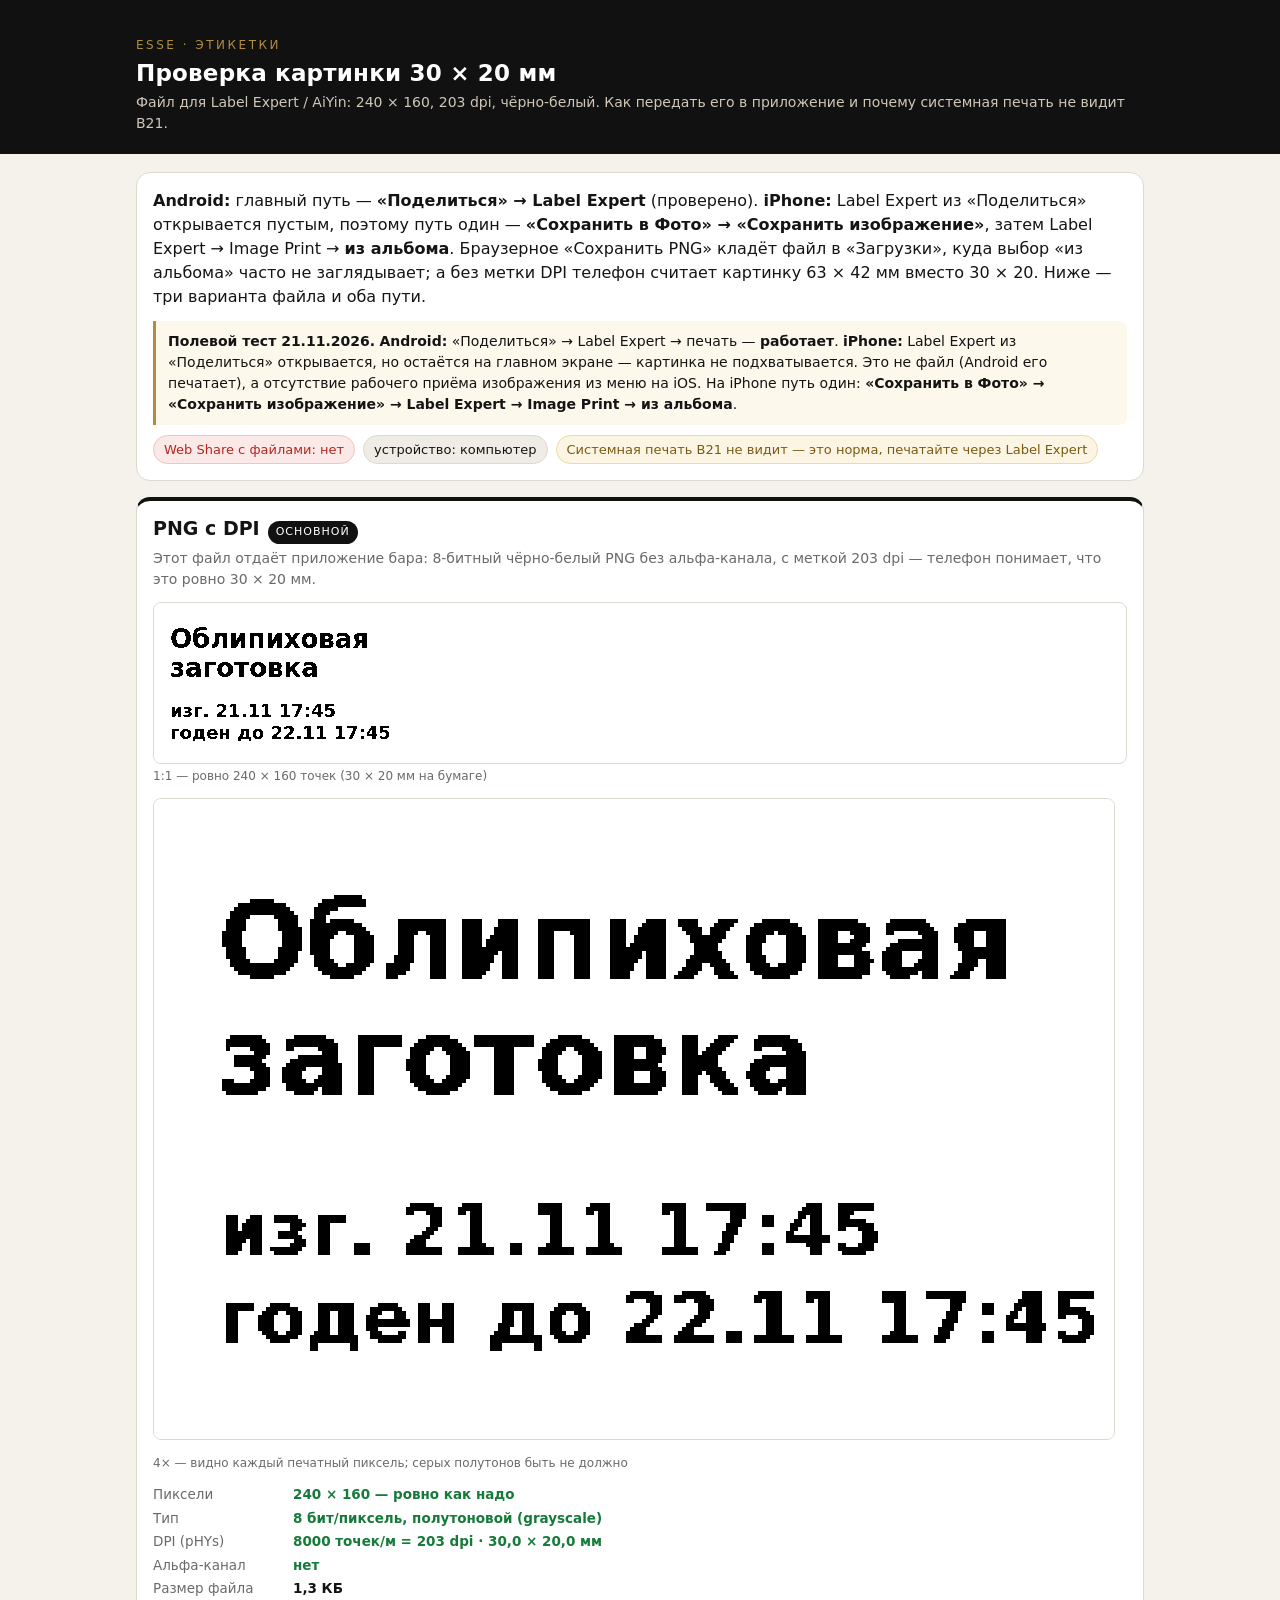
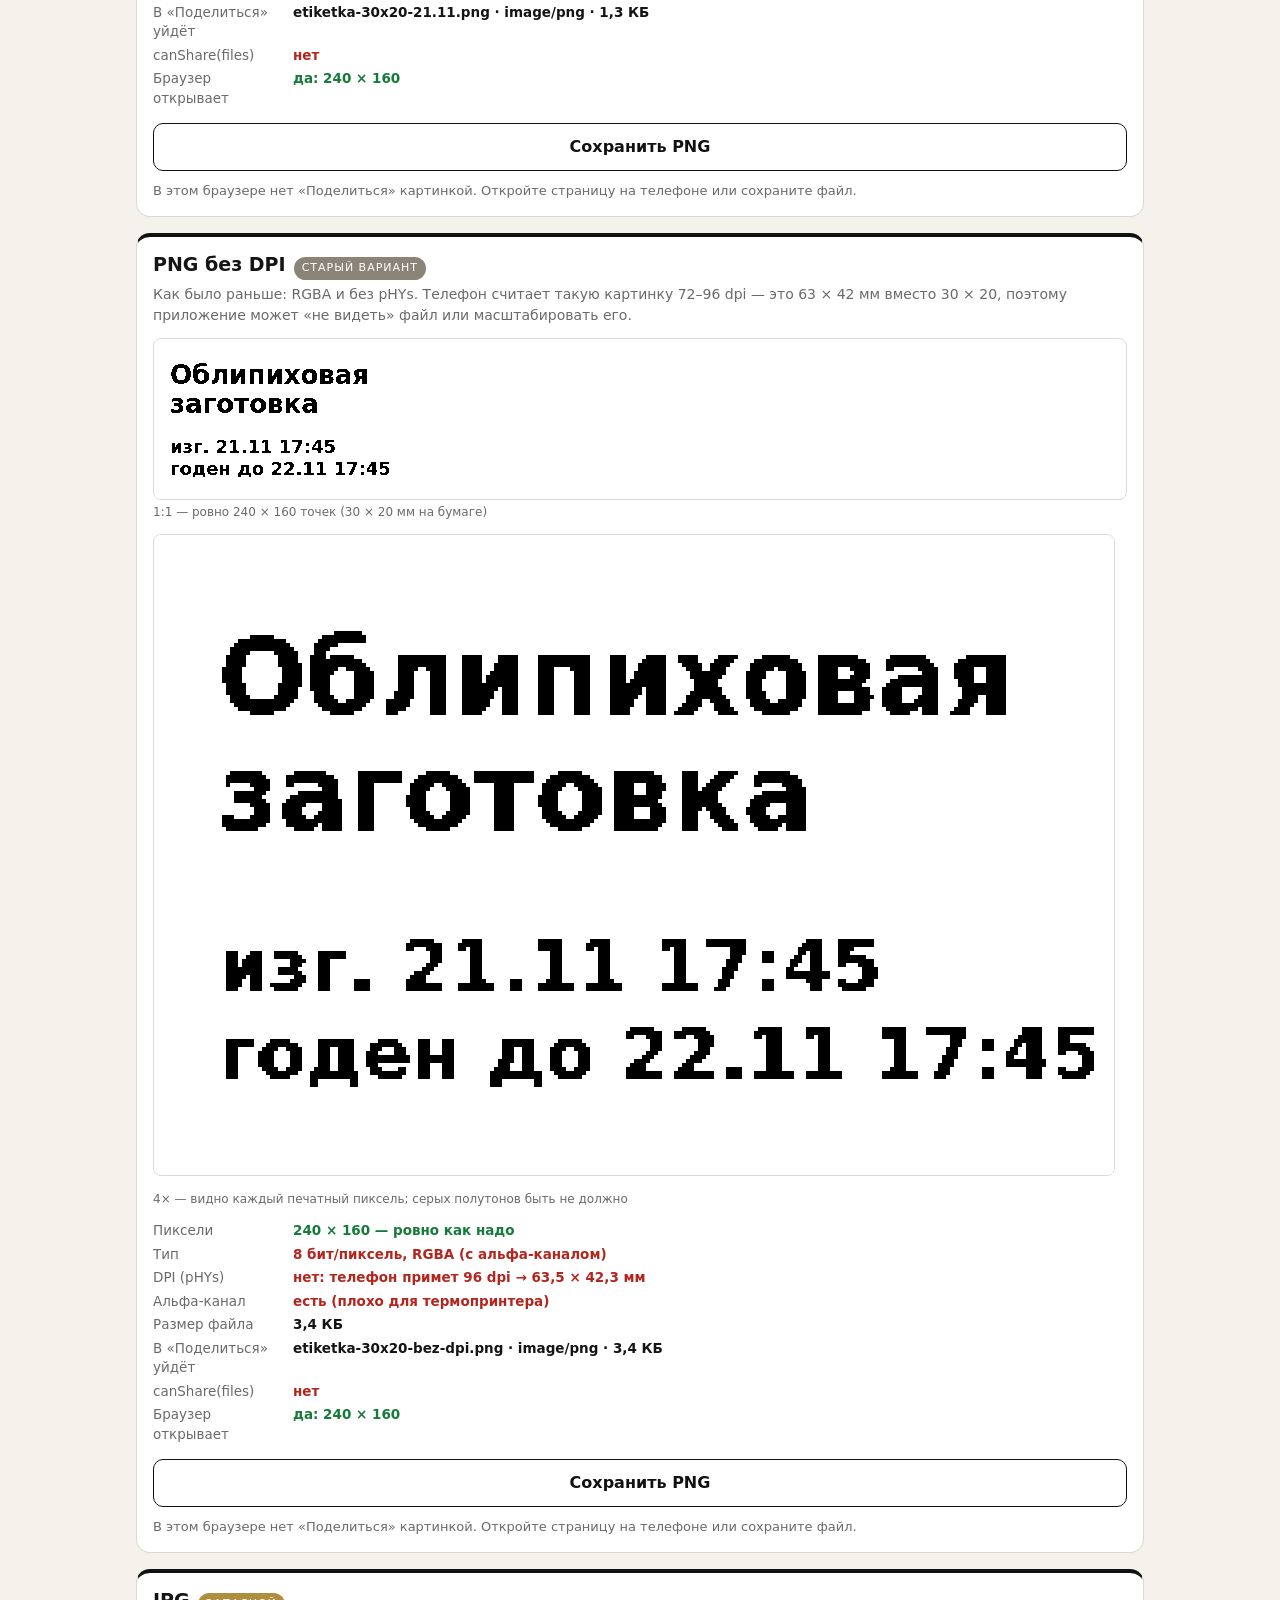
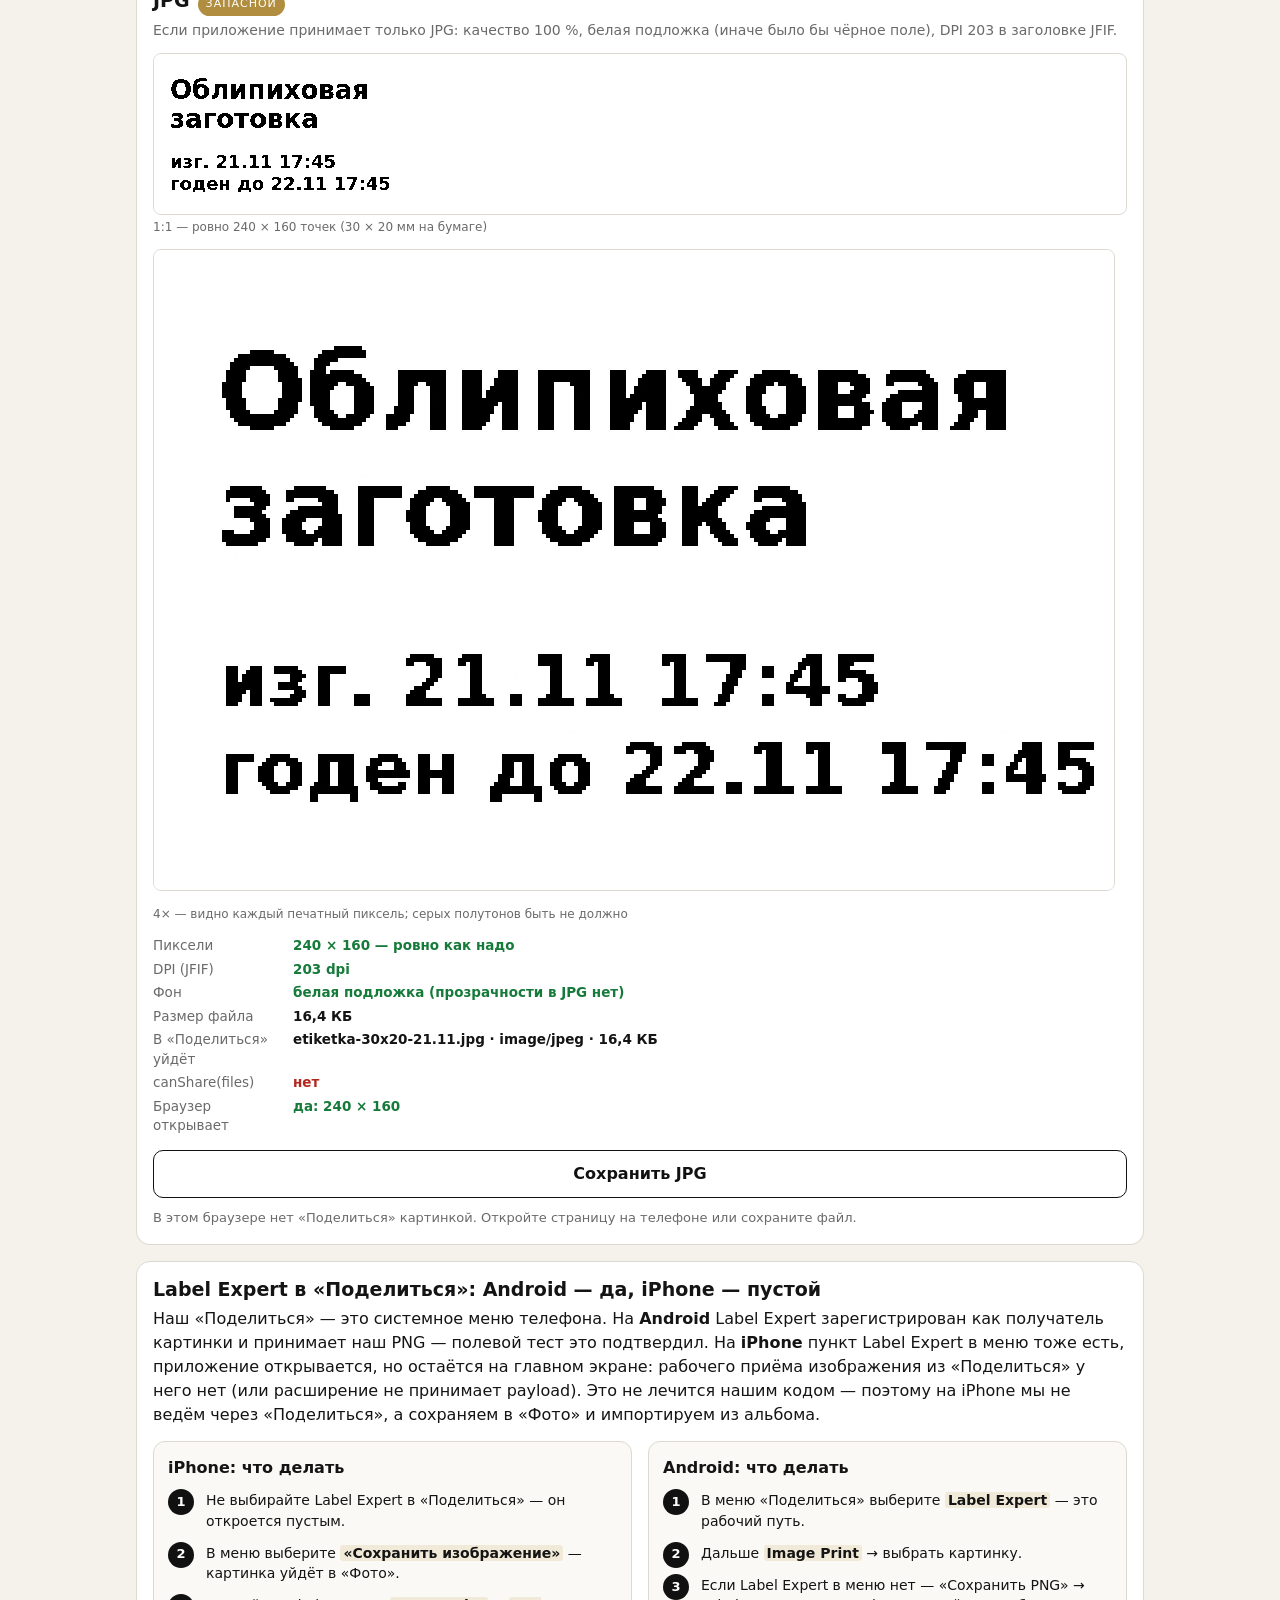
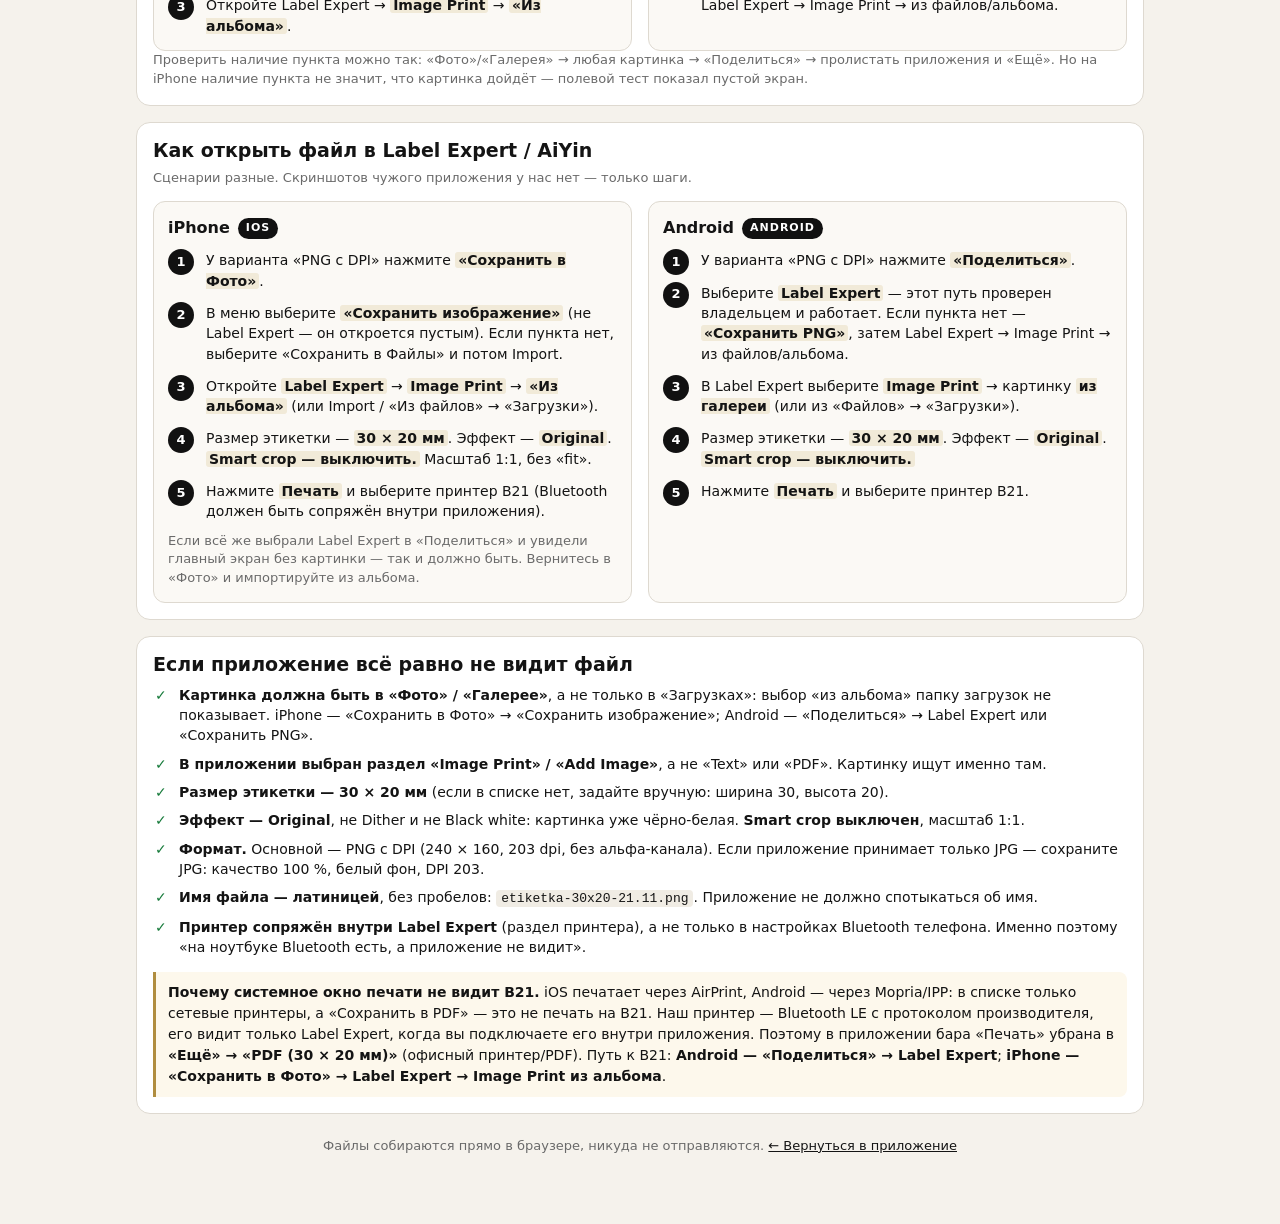
==== commit c4f439d8: "docs(этикетка): полевой тест Android/iPhone, отдельные сценарии и payload в test.html, отчёт и iOS-с" ====
--- a/docs/labels/test.html
+++ b/docs/labels/test.html
@@ -130,56 +130,60 @@
 
 <main class="wrap">
   <section class="card intro">
-    <p><b>Главный путь — «Поделиться».</b> В системном меню телефона выберите <b>Label Expert</b> → Image Print. Если Label Expert в меню нет — сохраните картинку в «Фото»/«Галерею» и откройте её в приложении <b>из альбома</b>. Браузерное «Сохранить PNG» кладёт файл в «Загрузки», куда выбор «из альбома» часто не заглядывает; а без метки DPI телефон считает картинку 63 × 42 мм вместо 30 × 20. Ниже — три варианта файла и оба пути.</p>
+    <p><b>Android:</b> главный путь — <b>«Поделиться» → Label Expert</b> (проверено). <b>iPhone:</b> Label Expert из «Поделиться» открывается пустым, поэтому путь один — <b>«Сохранить в Фото» → «Сохранить изображение»</b>, затем Label Expert → Image Print → <b>из альбома</b>. Браузерное «Сохранить PNG» кладёт файл в «Загрузки», куда выбор «из альбома» часто не заглядывает; а без метки DPI телефон считает картинку 63 × 42 мм вместо 30 × 20. Ниже — три варианта файла и оба пути.</p>
+    <div class="warnbox" style="margin-top:12px">
+      <b>Полевой тест 21.11.2026.</b> <b>Android:</b> «Поделиться» → Label Expert → печать — <b>работает</b>. <b>iPhone:</b> Label Expert из «Поделиться» открывается, но остаётся на главном экране — картинка не подхватывается. Это не файл (Android его печатает), а отсутствие рабочего приёма изображения из меню на iOS. На iPhone путь один: <b>«Сохранить в Фото» → «Сохранить изображение» → Label Expert → Image Print → из альбома</b>.
+    </div>
     <div class="statusline" id="caps" aria-live="polite"></div>
   </section>
 
   <div id="variants"></div>
 
   <section class="card">
-    <h2>Label Expert в меню «Поделиться» — есть или нет?</h2>
-    <p>Наш «Поделиться» — это системное меню телефона, а не наше окно. Что в нём будет, зависит от самого Label Expert: на iOS это Share Extension, на Android — обработчик «Поделиться» (ACTION_SEND). В инструкции вендора описан импорт из альбома и «Choose File», а не расширение «Поделиться», поэтому наличие Label Expert в меню надо проверить один раз на конкретном телефоне.</p>
+    <h2>Label Expert в «Поделиться»: Android — да, iPhone — пустой</h2>
+    <p>Наш «Поделиться» — это системное меню телефона. На <b>Android</b> Label Expert зарегистрирован как получатель картинки и принимает наш PNG — полевой тест это подтвердил. На <b>iPhone</b> пункт Label Expert в меню тоже есть, приложение открывается, но остаётся на главном экране: рабочего приёма изображения из «Поделиться» у него нет (или расширение не принимает payload). Это не лечится нашим кодом — поэтому на iPhone мы не ведём через «Поделиться», а сохраняем в «Фото» и импортируем из альбома.</p>
     <div class="steps">
       <div class="phone">
-        <h3>Проверка на iPhone</h3>
+        <h3>iPhone: что делать</h3>
         <ol class="step">
-          <li>Откройте «Фото», выберите любую картинку → <b>«Поделиться»</b>.</li>
-          <li>Пролистайте ряд приложений и «Ещё». Если <b>Label Expert</b> есть — наша кнопка «Поделиться» тоже покажет его (возможно, после «Ещё»).</li>
-          <li>Если нет — в нашем меню выберите <b>«Сохранить изображение»</b>, затем Label Expert → Image Print → из альбома.</li>
+          <li>Не выбирайте Label Expert в «Поделиться» — он откроется пустым.</li>
+          <li>В меню выберите <b>«Сохранить изображение»</b> — картинка уйдёт в «Фото».</li>
+          <li>Откройте Label Expert → <b>Image Print</b> → <b>«Из альбома»</b>.</li>
         </ol>
       </div>
       <div class="phone">
-        <h3>Проверка на Android</h3>
+        <h3>Android: что делать</h3>
         <ol class="step">
-          <li>Откройте «Галерею» или Google Фото, выберите картинку → <b>«Поделиться»</b>.</li>
-          <li>Если <b>Label Expert</b> есть в списке — он появится и у нас. Если нет — сохраните через Google Фото/Галерею и откройте Label Expert → Image Print → из галереи.</li>
-          <li>Иногда Label Expert появляется не в «Поделиться», а в <b>«Открыть с помощью»</b> при открытии файла из «Загрузок» — это другой механизм, но тоже рабочий.</li>
+          <li>В меню «Поделиться» выберите <b>Label Expert</b> — это рабочий путь.</li>
+          <li>Дальше <b>Image Print</b> → выбрать картинку.</li>
+          <li>Если Label Expert в меню нет — «Сохранить PNG» → Label Expert → Image Print → из файлов/альбома.</li>
         </ol>
       </div>
     </div>
-    <p class="small muted">Мы не можем гарантировать пункт Label Expert в меню: это решает само приложение и версия ОС. Поэтому основной шаг в инструкции — «Поделиться», а запасной — «Сохранить изображение» → из альбома.</p>
+    <p class="small muted">Проверить наличие пункта можно так: «Фото»/«Галерея» → любая картинка → «Поделиться» → пролистать приложения и «Ещё». Но на iPhone наличие пункта не значит, что картинка дойдёт — полевой тест показал пустой экран.</p>
   </section>
 
   <section class="card">
     <h2>Как открыть файл в Label Expert / AiYin</h2>
-    <p class="small muted">Инструкция одинаковая для PNG и JPG; различается только способ сохранить картинку на телефон. Скриншотов чужого приложения у нас нет — только шаги.</p>
+    <p class="small muted">Сценарии разные. Скриншотов чужого приложения у нас нет — только шаги.</p>
     <div class="steps">
       <div class="phone">
         <h3>iPhone <span class="os">iOS</span></h3>
         <ol class="step">
-          <li>Нажмите <b>«Поделиться»</b> у варианта «PNG с DPI».</li>
-          <li>Если в меню есть <b>Label Expert</b> — выберите его и переходите к шагу 4. Если нет — выберите <b>«Сохранить изображение»</b> (уйдёт в «Фото»). Если есть только «Сохранить в Файлы» — файл будет в «Файлы» → «Загрузки», его надо будет открыть через Import.</li>
+          <li>У варианта «PNG с DPI» нажмите <b>«Сохранить в Фото»</b>.</li>
+          <li>В меню выберите <b>«Сохранить изображение»</b> (не Label Expert — он откроется пустым). Если пункта нет, выберите «Сохранить в Файлы» и потом Import.</li>
           <li>Откройте <b>Label Expert</b> → <b>Image Print</b> → <b>«Из альбома»</b> (или Import / «Из файлов» → «Загрузки»).</li>
           <li>Размер этикетки — <b>30 × 20 мм</b>. Эффект — <b>Original</b>. <b>Smart crop — выключить.</b> Масштаб 1:1, без «fit».</li>
           <li>Нажмите <b>Печать</b> и выберите принтер B21 (Bluetooth должен быть сопряжён внутри приложения).</li>
         </ol>
+        <p class="small muted" style="margin-top:10px">Если всё же выбрали Label Expert в «Поделиться» и увидели главный экран без картинки — так и должно быть. Вернитесь в «Фото» и импортируйте из альбома.</p>
       </div>
       <div class="phone">
         <h3>Android <span class="os">Android</span></h3>
         <ol class="step">
-          <li>Нажмите <b>«Поделиться»</b> у варианта «PNG с DPI».</li>
-          <li>Если в меню есть <b>Label Expert</b> — выберите его и переходите к шагу 4. Если нет — выберите <b>Google Фото</b> или <b>Галерею</b> → <b>«Сохранить»</b>. Либо нажмите <b>«Сохранить PNG»</b>, файл будет в <b>«Загрузки»</b>.</li>
-          <li>Откройте <b>Label Expert</b> → <b>Image Print</b> → выбрать картинку <b>из галереи</b> (или из «Файлов» → «Загрузки»).</li>
+          <li>У варианта «PNG с DPI» нажмите <b>«Поделиться»</b>.</li>
+          <li>Выберите <b>Label Expert</b> — этот путь проверен владельцем и работает. Если пункта нет — <b>«Сохранить PNG»</b>, затем Label Expert → Image Print → из файлов/альбома.</li>
+          <li>В Label Expert выберите <b>Image Print</b> → картинку <b>из галереи</b> (или из «Файлов» → «Загрузки»).</li>
           <li>Размер этикетки — <b>30 × 20 мм</b>. Эффект — <b>Original</b>. <b>Smart crop — выключить.</b></li>
           <li>Нажмите <b>Печать</b> и выберите принтер B21.</li>
         </ol>
@@ -190,7 +194,7 @@
   <section class="card">
     <h2>Если приложение всё равно не видит файл</h2>
     <ul class="checklist">
-      <li><b>Картинка должна быть в «Фото» / «Галерее»</b>, а не только в «Загрузках»: выбор «из альбома» папку загрузок не показывает. Сохраняйте через «Поделиться» → «Сохранить изображение» (iPhone) или Google Фото/Галерея (Android); «Сохранить PNG» — запасной путь.</li>
+      <li><b>Картинка должна быть в «Фото» / «Галерее»</b>, а не только в «Загрузках»: выбор «из альбома» папку загрузок не показывает. iPhone — «Сохранить в Фото» → «Сохранить изображение»; Android — «Поделиться» → Label Expert или «Сохранить PNG».</li>
       <li><b>В приложении выбран раздел «Image Print» / «Add Image»</b>, а не «Text» или «PDF». Картинку ищут именно там.</li>
       <li><b>Размер этикетки — 30 × 20 мм</b> (если в списке нет, задайте вручную: ширина 30, высота 20).</li>
       <li><b>Эффект — Original</b>, не Dither и не Black white: картинка уже чёрно-белая. <b>Smart crop выключен</b>, масштаб 1:1.</li>
@@ -199,7 +203,7 @@
       <li><b>Принтер сопряжён внутри Label Expert</b> (раздел принтера), а не только в настройках Bluetooth телефона. Именно поэтому «на ноутбуке Bluetooth есть, а приложение не видит».</li>
     </ul>
     <div class="warnbox" style="margin-top:14px">
-      <b>Почему системное окно печати не видит B21.</b> iOS печатает через AirPrint, Android — через Mopria/IPP: в списке только сетевые принтеры, а «Сохранить в PDF» — это не печать на B21. Наш принтер — Bluetooth LE с протоколом производителя, его видит только Label Expert, когда вы подключаете его внутри приложения. Поэтому в приложении бара «Печать» убрана в <b>«Ещё» → «PDF (30 × 20 мм)»</b> (офисный принтер/PDF), а главный путь — <b>«Поделиться» → Label Expert</b>.
+      <b>Почему системное окно печати не видит B21.</b> iOS печатает через AirPrint, Android — через Mopria/IPP: в списке только сетевые принтеры, а «Сохранить в PDF» — это не печать на B21. Наш принтер — Bluetooth LE с протоколом производителя, его видит только Label Expert, когда вы подключаете его внутри приложения. Поэтому в приложении бара «Печать» убрана в <b>«Ещё» → «PDF (30 × 20 мм)»</b> (офисный принтер/PDF). Путь к B21: <b>Android — «Поделиться» → Label Expert</b>; <b>iPhone — «Сохранить в Фото» → Label Expert → Image Print из альбома</b>.
     </div>
   </section>
 
@@ -350,6 +354,9 @@
 const iOS = /iPhone|iPod/i.test(ua) || (/Macintosh/i.test(ua) && (navigator.maxTouchPoints || 0) > 1);
 const android = /Android/i.test(ua);
 const phone = iOS || android;
+// На iPhone Label Expert из «Поделиться» открывается пустым — кнопка ведёт
+// к «Сохранить изображение»; на Android/десктопе — честное «Поделиться».
+const shareBtnText = iOS ? 'Сохранить в Фото' : 'Поделиться';
 
 function el(tag, attrs = {}, ...kids) {
   const node = document.createElement(tag);
@@ -384,10 +391,13 @@
   setTimeout(() => URL.revokeObjectURL(url), 30000);
 }
 
-async function share(blob, name) {
+async function share(blob, name, type) {
   try {
-    const file = new File([blob], name, { type: blob.type });
-    await navigator.share({ files: [file], title: 'Этикетка 30 × 20' });
+    // MIME задаём явно: на iOS потеря типа — частая причина «пустого» приёма.
+    const file = new File([blob], name, { type });
+    const payload = { files: [file] };
+    if (!iOS) payload.title = 'Этикетка 30 × 20';
+    await navigator.share(payload);
   } catch (e) {
     if (e && e.name === 'AbortError') return;
     toast('Не удалось открыть меню «Поделиться»: ' + ((e && e.message) || e), 'bad');
@@ -406,6 +416,13 @@
   const meta = v.kind === 'png' ? pngMeta(bytes) : jpegMeta(bytes);
   const decoded = await decodeCheck(blob);
   const url = URL.createObjectURL(blob);
+  const shareType = v.kind === 'jpeg' ? 'image/jpeg' : 'image/png';
+
+  let shareSupported = false;
+  if (canShareApi) {
+    try { shareSupported = !!navigator.canShare({ files: [new File([blob], v.file, { type: shareType })] }); }
+    catch (e) { shareSupported = false; }
+  }
 
   const metaRows = [];
   const sizeOk = meta.width === 240 && meta.height === 160;
@@ -423,19 +440,13 @@
     metaRows.push(metaRow('Фон', 'белая подложка (прозрачности в JPG нет)', 'ok'));
   }
   metaRows.push(metaRow('Размер файла', fmtBytes(blob.size)));
-  metaRows.push(metaRow('Тип файла', blob.type));
-  metaRows.push(metaRow('Имя файла', v.file));
+  metaRows.push(metaRow('В «Поделиться» уйдёт', v.file + ' · ' + shareType + ' · ' + fmtBytes(blob.size)));
+  metaRows.push(metaRow('canShare(files)', shareSupported ? 'да' : 'нет', shareSupported ? 'ok' : 'bad'));
   metaRows.push(metaRow('Браузер открывает', decoded && !decoded.error ? 'да: ' + decoded.width + ' × ' + decoded.height : 'нет: ' + ((decoded && decoded.error) || 'нет createImageBitmap'), decoded && !decoded.error ? 'ok' : 'bad'));
-
-  let shareSupported = false;
-  if (canShareApi) {
-    try { shareSupported = !!navigator.canShare({ files: [new File([blob], v.file, { type: blob.type })] }); }
-    catch (e) { shareSupported = false; }
-  }
 
   const actions = el('div', { class: 'actions' },
     shareSupported
-      ? el('button', { class: 'primary wide', type: 'button', onclick: () => share(blob, v.file) }, 'Поделиться')
+      ? el('button', { class: 'primary wide', type: 'button', onclick: () => share(blob, v.file, shareType) }, shareBtnText)
       : null,
     el('button', { class: 'secondary wide', type: 'button', onclick: () => download(blob, v.file) }, 'Сохранить ' + (v.kind === 'jpeg' ? 'JPG' : 'PNG')),
     shareSupported ? null : el('p', { class: 'no-share' }, canShareApi ? 'Меню «Поделиться» этот файл не принимает — пользуйтесь «Сохранить».' : 'В этом браузере нет «Поделиться» картинкой. Откройте страницу на телефоне или сохраните файл.'),
@@ -465,6 +476,7 @@
   caps.append(
     el('span', { class: 'pill ' + (canShareApi ? 'ok' : 'bad') }, 'Web Share с файлами: ' + (canShareFilesProbe ? 'есть' : 'нет')),
     el('span', { class: 'pill' }, phone ? (iOS ? 'телефон: iPhone' : 'телефон: Android') : 'устройство: компьютер'),
+    ...(iOS ? [el('span', { class: 'pill warn' }, 'iPhone: Label Expert из «Поделиться» пустой — сохраняйте в «Фото»')] : []),
     el('span', { class: 'pill warn' }, 'Системная печать B21 не видит — это норма, печатайте через Label Expert'),
   );
 
